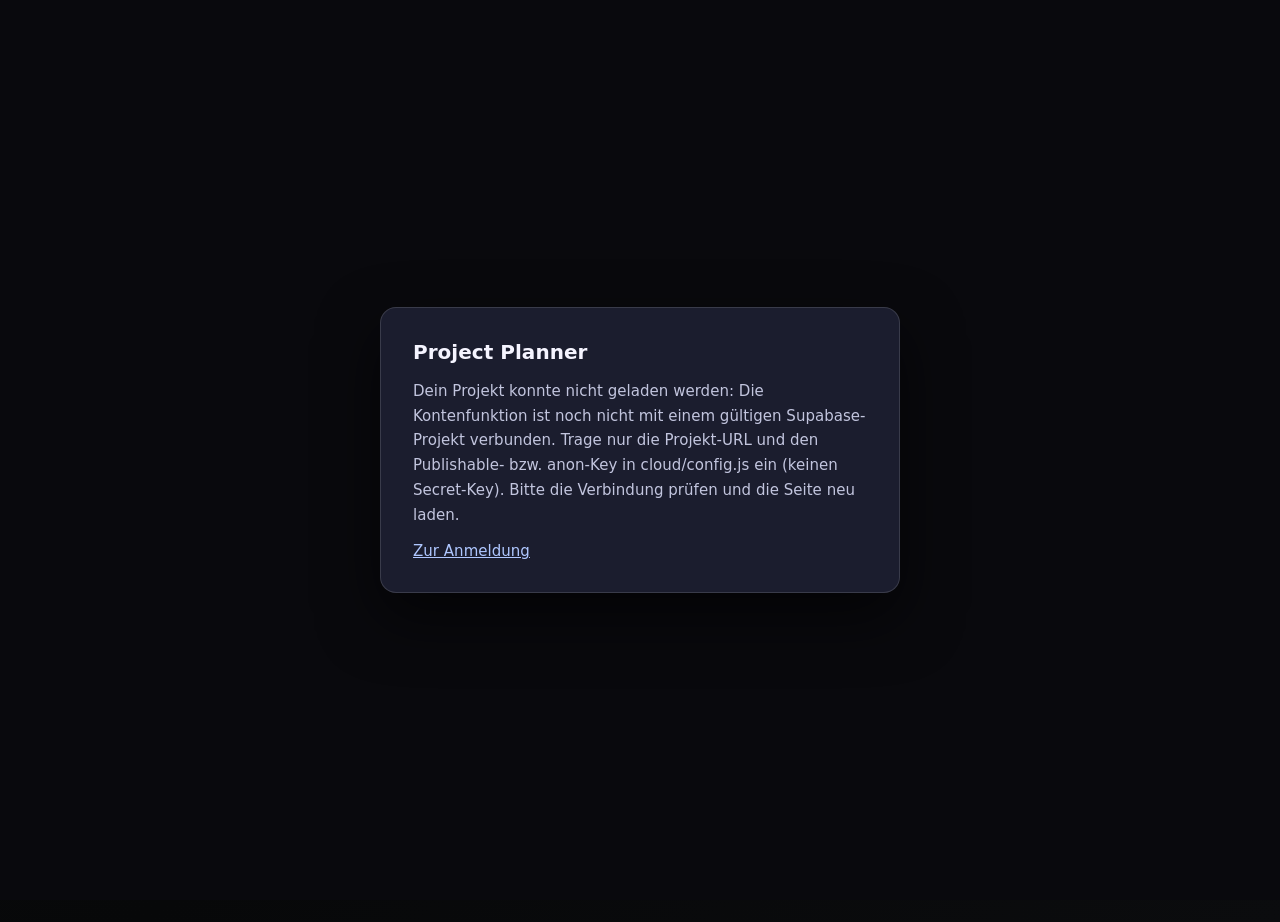
==== docs/planner.html @ d76be7c2 "Add complete Project Planner Web UI, username-only account backend and validation tests" ====
<!doctype html>
<html lang="de"><head><meta charset="utf-8"><meta name="viewport" content="width=device-width,initial-scale=1"><meta name="theme-color" content="#09090d"><title>Project Planner</title><link rel="stylesheet" href="./style.css"><link rel="stylesheet" href="./annotation-layer.css"><script src="./annotation-layer.js" defer></script><script src="./annotation-desktop.js" defer></script><link rel="stylesheet" href="./experience.css"><link rel="stylesheet" href="./orbit.css"><link rel="stylesheet" href="./theme-v26.css"><link rel="stylesheet" href="./quality-v27.css"><link rel="stylesheet" href="./quality-v28.css"><script>window.PlannerCloudReady=new Promise(resolve=>window.__cloudReadyResolve=resolve);</script><script type="module" src="./cloud/runtime.js"></script><script src="./app.js" defer></script><link rel="stylesheet" href="./delete-confirm.css"><script src="./delete-confirm.js" defer></script><link rel="stylesheet" href="./unsaved-guard.css"><script src="./unsaved-guard.js" defer></script><script src="./experience.js" defer></script><script src="./orbit.js" defer></script><script src="./file-context.js" defer></script><script src="./quality-v27.js" defer></script><script src="./quality-v28.js" defer></script><link rel="stylesheet" href="./notification-center.css"><link rel="stylesheet" href="./layout-consistency.css"><script src="./conflict-v31.js" defer></script><script src="./notification-center.js" defer></script><link rel="stylesheet" href="./cloud/web-ui.css"></head>
<body class="cloud-pending"><section id="cloud-gate" class="cloud-gate" role="status"><div class="cloud-gate-card"><strong>Project Planner</strong><p id="cloud-gate-message">Dein Konto und deine Projektdaten werden überprüft …</p><a href="./index.html">Zur Anmeldung</a></div></section><div class="background-grid" aria-hidden="true"></div><div id="app" class="app-frame redesigned-app">
<header class="main-navigation"><div class="brand-row"><div class="brand-mark"><span></span><span></span><span></span></div><div class="brand-name">Project <strong>Planner</strong></div></div><nav id="primary-nav" class="side-links" aria-label="Hauptnavigation"></nav><div class="nav-tools"><button class="search-trigger" data-action="search"><span id="search-symbol"></span><span>Suchen</span><kbd>Ctrl K</kbd></button><button type="button" id="diagnostics-open" class="icon-btn diagnostics-bell" aria-label="Fehlerzentrale öffnen" aria-controls="diagnostics-panel" aria-expanded="false" title="Fehlerzentrale"></button><button type="button" id="trash-open" class="icon-btn trash-open" aria-label="Papierkorb öffnen" title="Papierkorb" data-action="open-trash"><span id="trash-open-icon"></span><span id="trash-badge" class="trash-count" hidden>0</span></button><button class="icon-btn" data-action="open-settings" aria-label="Einstellungen"><span id="settings-icon"></span></button></div><div class="cloud-user-tools"><span id="cloud-email"></span><button type="button" id="cloud-logout" class="btn mini">Abmelden</button></div></header>
<div class="topic-filter-bar"><div id="sidebar-categories" class="category-filters"></div><button class="add-filter" data-action="add-category">+ Projekt</button></div>
<div class="workspace"><div class="topbar"><div id="breadcrumb" class="breadcrumb"></div><button id="top-settings-icon" data-action="open-settings" class="icon-btn top-settings" aria-label="Einstellungen"></button></div><main id="view" tabindex="-1"></main></div>
</div><button id="save-indicator" class="save-indicator" type="button" data-mode="saved" aria-live="polite" title="Speicherstatus">Gespeichert</button><dialog id="modal" class="modal-shell"></dialog><dialog id="search-modal" class="modal-shell search-dialog"><div class="search-modal-head"><span id="search-dialog-symbol"></span><input id="quick-search-input" placeholder="Dateiname, PDF, Bilder, Aufgaben oder Bereiche suchen …" autocomplete="off" aria-label="Suche"><kbd>Esc</kbd></div><div class="search-scope-bar" role="group" aria-label="Suchbereich"><button type="button" data-search-scope="all" class="active" aria-pressed="true">Alle</button><button type="button" data-search-scope="file" aria-pressed="false">Dateien</button><button type="button" data-search-scope="project" aria-pressed="false">Bereiche</button><button type="button" data-search-scope="task" aria-pressed="false">Aufgaben</button><button type="button" data-search-scope="note" aria-pressed="false">Notizen</button><select id="search-file-type" class="field-select" hidden aria-label="Dateityp wählen"><option value="all">Alle Dateitypen</option><option value="pdf">PDF</option><option value="image">Bilder</option><option value="word">Word / Text</option><option value="sheet">Excel / Tabellen</option><option value="media">Audio / Video</option><option value="other">Sonstige</option></select></div><div id="quick-search-results"></div></dialog><div id="toast" class="toast" role="status" aria-live="polite"></div><section id="diagnostics-panel" class="diagnostics-panel" popover="manual" aria-labelledby="diagnostics-title" role="region"><header class="diagnostics-head"><div><h2 id="diagnostics-title">Fehlerzentrale</h2><p id="diagnostics-caption">Lokale Fehlermeldungen</p></div><button type="button" id="diagnostics-close" class="icon-btn" aria-label="Fehlerzentrale schließen" title="Schließen">×</button></header><div class="diagnostics-toolbar"><button class="btn mini" data-diagnostics-action="read">Alle als gelesen</button><button class="btn mini" data-diagnostics-action="clear">Verlauf leeren</button><button class="btn mini" data-diagnostics-action="copy">Diagnose kopieren</button></div><div id="diagnostics-list" class="diagnostics-list" aria-live="off"></div><div class="diagnostics-footer" id="diagnostics-footer">Nur auf diesem Computer gespeichert</div></section>
</body></html>
---- docs/style.css ----
:root{color-scheme:dark;font-family:Inter,"Segoe UI Variable Text","Segoe UI",system-ui,sans-serif;--bg:#07090d;--surface:rgba(25,27,35,.71);--surface-strong:rgba(30,31,40,.94);--line:rgba(234,234,255,.13);--line-hi:rgba(255,255,255,.21);--text:#f6f6fb;--sub:#c5c5d1;--muted:#9091a4;--accent:#bcabf8;--mint:#83dec6;--red:#f08e9a;--amber:#f6c28c;--radius:23px;--shadow:0 23px 60px rgba(0,0,0,.35),inset 0 1px 0 rgba(255,255,255,.12)}
*{box-sizing:border-box}html{scrollbar-color:#343642 transparent;min-width:320px}body{margin:0;background:var(--bg);color:var(--text);min-height:100vh;font-size:14px;letter-spacing:.005em;line-height:1.48}button,input,select,textarea{font:inherit}button{color:inherit;cursor:pointer}button:disabled{opacity:.4;cursor:not-allowed}a{color:inherit}button:focus-visible,a:focus-visible,input:focus-visible,textarea:focus-visible,select:focus-visible,[tabindex]:focus-visible{outline:2px solid #d5caff;outline-offset:3px}::selection{background:#9785d388;color:#fff}.background-grid{position:fixed;inset:0;pointer-events:none;z-index:-1;background:radial-gradient(ellipse 74vw 65vh at 84% -15%,rgba(82,74,136,.27),transparent),radial-gradient(ellipse 55vw 75vh at 14% 115%,rgba(54,91,95,.15),transparent),linear-gradient(155deg,#0a0b11,#090a0e 50%,#06070a)}.background-grid:after{content:"";position:absolute;inset:0;opacity:.16;background-image:linear-gradient(rgba(255,255,255,.035) 1px,transparent 1px),linear-gradient(90deg,rgba(255,255,255,.035) 1px,transparent 1px);background-size:58px 58px;mask-image:radial-gradient(ellipse at center,#000,transparent 83%)}
.app-frame{max-width:2000px;display:grid;grid-template-columns:248px minmax(0,1fr);min-height:100vh;margin:auto}.glass-panel,.glass{background:linear-gradient(148deg,rgba(255,255,255,.085),rgba(255,255,255,.034) 45%,rgba(255,255,255,.018)),var(--surface);border:1px solid var(--line);box-shadow:var(--shadow);backdrop-filter:blur(24px) saturate(1.25);-webkit-backdrop-filter:blur(24px) saturate(1.25)}.sidebar{position:sticky;top:0;height:100vh;display:flex;flex-direction:column;overflow:auto;border-radius:0;border-top:0;border-bottom:0;border-left:0;background:linear-gradient(160deg,rgba(26,27,36,.88),rgba(13,14,20,.96));box-shadow:inset -1px 0 rgba(255,255,255,.07)}.brand-row{display:flex;align-items:center;gap:12px;padding:35px 22px 40px}.brand-mark{width:35px;height:35px;position:relative;transform:rotate(-16deg);filter:drop-shadow(0 6px 14px #b8a2fb55)}.brand-mark span{position:absolute;display:block;width:19px;height:19px;border:1px solid #fff8;transform:rotate(45deg);border-radius:5px;background:linear-gradient(145deg,#bca9f8,#7777c4);top:8px;left:8px;box-shadow:inset 0 2px 3px #ffffff66}.brand-mark span:nth-child(2){top:4px;left:12px;opacity:.56}.brand-mark span:nth-child(3){top:12px;left:4px;opacity:.55}.brand-name{font-size:16px;white-space:nowrap;letter-spacing:-.045em}.brand-name strong,.mobile-brand strong{font-weight:730}.sidebar-section{padding:0 13px}.side-item,.sidebar-option{width:100%;border:1px solid transparent;background:transparent;border-radius:12px;min-height:43px;color:#c5c6d1;display:flex;align-items:center;gap:12px;text-align:left;padding:9px 13px;margin:3px 0;transition:background .15s,border .15s,color .15s}.side-item svg,.sidebar-option svg{width:18px;height:18px;flex-shrink:0;opacity:.87}.side-item:hover,.sidebar-option:hover{background:#ffffff09;color:#fff}.side-item.active{background:linear-gradient(105deg,#a998f524,#9a9af50a);color:white;border-color:#b4a1fc26;box-shadow:inset 3px 0 0 #baa8fe}.side-item span.label{flex:1;overflow:hidden;text-overflow:ellipsis;white-space:nowrap}.side-count{font-size:11px;color:#8e90a1;font-variant-numeric:tabular-nums}.sidebar-heading{display:flex;justify-content:space-between;align-items:center;font-size:10px;color:#84869a;font-weight:750;letter-spacing:.18em;margin:28px 13px 12px}.category-section{overflow:auto;min-height:80px}.side-category{margin-bottom:3px}.cat-dot{display:inline-flex;width:22px;height:22px;align-items:center;justify-content:center;border-radius:7px;background:color-mix(in srgb,var(--cat) 16%,transparent);color:var(--cat);flex-shrink:0}.cat-dot svg{width:14px;height:14px}.drag-handle{cursor:grab;opacity:.45;user-select:none;font-size:15px;letter-spacing:-3px}.side-category .drag-handle{margin-left:auto}.sidebar-bottom{margin-top:auto;padding:20px 13px 22px;border-top:1px solid #ffffff10}.privacy-line{margin:16px 13px 0;color:#787d90;font-size:11px;display:flex;gap:8px;align-items:center}.online-dot{width:7px;height:7px;background:#88d6b6;border-radius:50%;box-shadow:0 0 13px #88d6b655}
.workspace{min-width:0}.topbar{height:84px;border-bottom:1px solid #ffffff12;display:flex;align-items:center;justify-content:space-between;gap:16px;padding:0 clamp(20px,3.8vw,56px);backdrop-filter:blur(12px);position:sticky;top:0;z-index:20;background:rgba(9,9,14,.52)}.breadcrumb{color:var(--muted);font-size:12px;display:flex;align-items:center;gap:10px;letter-spacing:.025em}.breadcrumb strong{color:#deddea;font-weight:550}.top-actions{display:flex;align-items:center;gap:10px}.search-trigger{display:flex;align-items:center;gap:10px;height:38px;color:#a9a7b6;border:1px solid #ffffff1c;border-radius:11px;background:#ffffff07;padding:0 10px;font-size:12px}.search-trigger:hover,.icon-btn:hover{border-color:#ffffff45;background:#ffffff0e}.search-trigger svg{width:16px;height:16px}.search-trigger kbd,.search-dialog kbd{margin-left:22px;color:#77788b;border:1px solid #ffffff1b;border-radius:5px;padding:2px 5px;font:10px system-ui}.icon-btn{display:grid;place-items:center;background:#ffffff08;border:1px solid #ffffff1a;border-radius:11px;min-width:37px;height:37px}.icon-btn svg{width:17px;height:17px}.icon-btn.small{min-width:25px;height:25px;background:transparent;border:none;color:#b4a8ca}.mobile-brand{display:none}.top-settings{display:none}
#view{padding:36px clamp(20px,3.8vw,56px) 90px;margin:0 auto;max-width:1540px}.page-heading{display:flex;align-items:flex-end;justify-content:space-between;gap:20px;margin-bottom:27px}.eyebrow{color:#a596d0;font-weight:700;font-size:10px;letter-spacing:.21em;text-transform:uppercase;margin:0 0 11px}.page-heading h1,.page-title{font-size:clamp(31px,3.4vw,48px);margin:0;font-weight:600;letter-spacing:-.063em;line-height:1.13}.page-heading p.lede,.lede{color:#a4a4b3;max-width:660px;margin:12px 0 0;font-size:13px}.heading-actions{display:flex;align-items:center;gap:9px;flex-wrap:wrap}.btn{display:inline-flex;align-items:center;gap:8px;justify-content:center;border-radius:11px;min-height:39px;padding:0 14px;font-weight:600;font-size:12px;border:1px solid #ffffff26;background:#ffffff0c;transition:transform .15s,background .15s,border .15s}.btn:hover{transform:translateY(-1px);background:#ffffff14;border-color:#ffffff46}.btn svg{width:16px;height:16px}.btn.primary{background:linear-gradient(128deg,#d0bafb,#a395e0);color:#171322;border-color:#f2e5ff50;box-shadow:0 9px 24px #af93e929}.btn.primary:hover{background:linear-gradient(128deg,#dcc9ff,#b9a7ed)}.btn.ghost{background:transparent}.btn.danger{color:#ffacb6;border-color:#e56f853e}.btn.mini{height:30px;min-height:30px;padding:0 10px;font-size:11px}.btn.full{width:100%}.muted{color:var(--muted)}.tiny{font-size:11px}.text-link{background:none;border:none;color:#b9a8f4;padding:0;text-decoration:none}.text-link:hover{color:#e2d4ff;text-decoration:underline}.inline-icon{width:15px;height:15px;vertical-align:-3px;flex-shrink:0}.empty{padding:30px 20px;text-align:center;border:1px dashed #ffffff1d;background:rgba(255,255,255,.019);border-radius:16px;color:#9394a4}.empty strong{display:block;color:#d4d3de;font-size:13px;margin-bottom:6px}.empty .btn{margin-top:17px}.surface-title{display:flex;align-items:center;justify-content:space-between;gap:10px;padding:1px 0 18px}.surface-title h2{margin:0;font-size:15px;font-weight:600;letter-spacing:-.027em}.surface-title small{color:var(--muted);font-size:11px}.surface-body{min-width:0}.widget-grid{display:grid;grid-template-columns:repeat(2,minmax(0,1fr));gap:18px;align-items:stretch}.widget{border-radius:23px;min-width:0;padding:23px 24px 22px;position:relative;overflow:hidden;min-height:252px}.widget.wide{grid-column:span 2}.widget:before{content:"";pointer-events:none;position:absolute;top:0;right:0;left:0;height:1px;background:linear-gradient(90deg,transparent,#ffffff66,transparent);opacity:.5}.widget-controls{display:flex;align-items:center;gap:5px;opacity:.55}.widget:hover .widget-controls{opacity:1}.handle-btn{border:none;background:none;color:#8a8b9d;font-size:15px;cursor:grab;padding:2px 8px}.widget-stat{display:flex;justify-content:space-between;align-items:center;gap:18px}.stat-ring{--p:0%;width:128px;height:128px;flex:none;border-radius:50%;background:conic-gradient(#bdaaf8 var(--p),#ffffff12 var(--p));display:grid;place-items:center;box-shadow:0 0 50px #aa92f414;position:relative}.stat-ring:before{content:"";position:absolute;inset:13px;border-radius:50%;background:#171820;border:1px solid #ffffff15}.stat-ring b{z-index:1;font-size:22px;font-weight:550;letter-spacing:-.07em}.stat-values{flex:1;display:grid;gap:12px}.stat-value{display:flex;align-items:center;justify-content:space-between;color:#acaaba;gap:12px;border-bottom:1px solid #ffffff0c;padding-bottom:8px;font-size:12px}.stat-value strong{color:#ededf7;font-size:14px;font-variant-numeric:tabular-nums}.project-grid{display:grid;grid-template-columns:repeat(auto-fit,minmax(215px,1fr));gap:13px}.project-card{position:relative;isolation:isolate;border:1px solid #ffffff20;background:linear-gradient(135deg,color-mix(in srgb,var(--cat) 12%,#1d1d27),#15151be8 75%);border-radius:18px;padding:19px 18px;min-height:167px;transition:transform .2s,box-shadow .2s,border .2s;overflow:hidden;cursor:pointer;text-align:left;display:flex;flex-direction:column;align-items:stretch;width:100%}.project-card:hover{transform:translateY(-4px) rotateX(2deg);box-shadow:0 16px 35px #0008;border-color:color-mix(in srgb,var(--cat) 65%,white)}.project-card:after{content:"";width:94px;height:94px;border:1px solid color-mix(in srgb,var(--cat) 40%,transparent);border-radius:27px;position:absolute;right:-27px;top:-37px;transform:rotate(32deg);box-shadow:inset 0 0 40px color-mix(in srgb,var(--cat) 14%,transparent);z-index:-1}.project-card .project-icon{width:37px;height:37px;border:1px solid color-mix(in srgb,var(--cat) 40%,transparent);background:color-mix(in srgb,var(--cat) 19%,transparent);color:var(--cat);display:grid;place-items:center;border-radius:12px;margin-bottom:17px}.project-card .project-icon svg{width:19px;height:19px}.project-card strong{font-size:14px;font-weight:620;line-height:1.25}.project-card small{display:block;color:#aaa9b8;margin-top:5px;white-space:nowrap;overflow:hidden;text-overflow:ellipsis}.progress-track{height:5px;background:#ffffff17;border-radius:20px;overflow:hidden;margin-top:14px}.progress-track>span{display:block;background:var(--cat,#bdaaf8);height:100%;border-radius:20px}.quick-task,.due-row,.file-row,.list-task{display:flex;align-items:center;gap:12px;border-bottom:1px solid #ffffff10;padding:11px 0;min-width:0}.quick-task:last-child,.due-row:last-child,.file-row:last-child,.list-task:last-child{border-bottom:none}.quick-task .task-main,.list-task .task-main,.file-row .file-main{flex:1;min-width:0}.quick-task .task-main strong,.list-task .task-main strong,.file-row strong{display:block;font-size:12.5px;font-weight:570;overflow:hidden;text-overflow:ellipsis;white-space:nowrap}.quick-task small,.list-task small,.file-row small{display:block;color:#8d91a2;font-size:11px;margin-top:3px;overflow:hidden;text-overflow:ellipsis;white-space:nowrap}.status-mark{width:22px;height:22px;border-radius:8px;border:1px solid color-mix(in srgb,var(--status) 55%,transparent);background:color-mix(in srgb,var(--status) 14%,transparent);display:grid;place-items:center;color:var(--status);flex-shrink:0}.status-mark svg{width:12px;height:12px}.row-open{background:transparent;border:0;color:#8e8ca3;padding:6px}.row-open:hover{color:white}.row-open svg{width:16px;height:16px}.tag{display:inline-flex;align-items:center;gap:5px;border:1px solid #ffffff19;border-radius:8px;padding:4px 7px;color:#b5b3c0;background:#ffffff07;font-size:10px;white-space:nowrap}.tag.color{color:var(--cat);border-color:color-mix(in srgb,var(--cat) 35%,transparent);background:color-mix(in srgb,var(--cat) 12%,transparent)}.tag.warn{color:#f2c090;background:#f2c09013;border-color:#f2c09035}.cat-tiles{display:grid;grid-template-columns:repeat(auto-fit,minmax(160px,1fr));gap:10px}.cat-tile{display:flex;align-items:center;gap:12px;border:1px solid #ffffff14;background:#ffffff08;border-radius:14px;padding:13px;text-align:left}.cat-tile:hover{background:#ffffff12}.cat-tile strong{font-size:12px;font-weight:600}.cat-tile small{color:#9191a2;font-size:11px;display:block}.cat-tile .cat-dot{width:35px;height:35px;border-radius:11px}.cat-tile .cat-dot svg{width:19px;height:19px}.hero-strip{min-height:149px;border-radius:24px;position:relative;margin-bottom:26px;display:flex;align-items:center;justify-content:space-between;padding:24px 30px;overflow:hidden;background:linear-gradient(110deg,rgba(44,38,66,.63),rgba(20,21,28,.84) 48%,rgba(28,33,36,.5));border:1px solid #b4a5f02c;box-shadow:0 18px 40px #0003,inset 0 1px 0 #ffffff24}.hero-strip strong{font-size:19px;font-weight:570;letter-spacing:-.045em;display:block}.hero-strip .hero-meta{display:flex;gap:19px;color:#b2b0c2;font-size:11px;margin-top:15px}.hero-meta b{color:#f4f2fa}.orb-scene{position:absolute;right:50px;top:12px;width:180px;height:130px;perspective:400px;pointer-events:none}.orb-scene .orb{position:absolute;left:45px;top:6px;width:105px;height:105px;border-radius:34%;transform:rotateX(54deg) rotateZ(45deg);background:linear-gradient(135deg,#e5d5ff90,#7361a841 42%,#25213352);border:1px solid #e5daff7d;box-shadow:17px 22px 45px #9d83fa1c,inset 5px 5px 14px #e7cefc65,inset -14px -15px 20px #25202b99;animation:orb-float 8s ease-in-out infinite}.orb-scene .orb.orb-back{top:25px;left:68px;width:82px;height:82px;border-radius:31%;opacity:.57;transform:rotateX(54deg) rotateZ(25deg);background:linear-gradient(135deg,#c1e6df99,#7770a544,#131420)}@keyframes orb-float{0%,100%{translate:0 0}50%{translate:0 -9px}}
.toolbar{display:flex;align-items:center;justify-content:space-between;gap:14px;margin:0 0 17px;flex-wrap:wrap}.toolbar-left,.toolbar-right{display:flex;align-items:center;gap:9px;flex-wrap:wrap}.field-select,.text-field,.textarea{color:#edeef7;background:#191920;border:1px solid #ffffff22;border-radius:11px;padding:10px 12px;width:100%;min-width:0;outline:none}.field-select:focus,.text-field:focus,.textarea:focus{border-color:#b5a2fb88;box-shadow:0 0 0 3px #b6a3fb15}.field-select{max-width:250px;cursor:pointer}.toolbar .field-select{width:220px}.filter-input{min-width:180px;max-width:270px}.segmented{display:flex;align-items:center;border-radius:11px;background:#ffffff07;border:1px solid #ffffff16;padding:3px;gap:1px}.segmented button{background:transparent;border:0;color:#aaa9b8;border-radius:8px;padding:7px 11px;font-size:11px}.segmented button.active{background:#b8a0f126;color:#f6efff}.task-table{border-radius:20px;padding:5px 22px}.task-table-head{display:grid;grid-template-columns:minmax(230px,1.6fr) 135px 135px 90px 115px 34px;gap:9px;padding:14px 0;color:#858799;text-transform:uppercase;font-size:10px;letter-spacing:.14em;border-bottom:1px solid #ffffff1c}.task-table-row{display:grid;grid-template-columns:minmax(230px,1.6fr) 135px 135px 90px 115px 34px;gap:9px;min-height:66px;align-items:center;border-bottom:1px solid #ffffff10}.task-table-row:last-child{border:0}.task-table-row>*{min-width:0}.task-title-cell{display:flex;align-items:center;gap:10px;min-width:0}.task-title-cell .task-name{overflow:hidden;text-overflow:ellipsis;white-space:nowrap}.task-title-cell .task-name strong{display:block;font-size:12.5px;font-weight:550}.task-title-cell .task-name small{display:block;font-size:10.5px;color:#8c8a9a}.task-table-row .field-select{font-size:11px;padding:7px;max-width:none;background:transparent}.task-table-row .field-select option{background:#17171e}.kanban{display:grid;grid-template-columns:repeat(3,minmax(220px,1fr));gap:15px;align-items:start;overflow-x:auto;padding-bottom:20px}.kanban-col{min-height:230px;border-radius:19px;padding:17px;background:linear-gradient(160deg,#ffffff09,#ffffff03);border:1px solid #ffffff17}.kanban-col.drag-over,.stage-card.drag-over{outline:2px dashed #c2aeff;outline-offset:-4px}.kanban-head{display:flex;justify-content:space-between;gap:10px;align-items:center;margin-bottom:15px}.kanban-head strong{font-size:12px;font-weight:620}.kanban-item{padding:15px;border-radius:14px;margin-bottom:10px;min-width:0;background:linear-gradient(135deg,rgba(49,47,62,.78),rgba(23,25,32,.96));border:1px solid #ffffff1c;box-shadow:0 8px 18px #0002;cursor:grab}.kanban-item:hover{border-color:#ffffff45}.kanban-item strong{display:block;font-weight:580;font-size:12px}.kanban-item small{display:block;color:#9394a6;font-size:10px;margin-top:7px}.kanban-item .tags{margin-top:12px;display:flex;gap:5px;flex-wrap:wrap}
.roadmap-scene{position:relative;padding:20px 0 30px;perspective:1200px}.roadmap-scene:before{content:"";position:absolute;left:22px;top:20px;bottom:36px;width:2px;background:linear-gradient(180deg,#bcabf8,#7ac7bb85,transparent);box-shadow:0 0 15px #baabf644}.stage-card{margin:0 0 16px 47px;border-radius:22px;padding:22px 25px 18px;position:relative;transition:transform .18s,border-color .18s;transform-style:preserve-3d}.stage-card:before{content:"";position:absolute;left:-34px;top:39px;width:10px;height:10px;border:3px solid #bdaaf8;border-radius:50%;background:#11111b;box-shadow:0 0 16px #bdaaf859}.stage-card:hover{transform:translateY(-2px) rotateX(.5deg)}.stage-top{display:flex;align-items:flex-start;justify-content:space-between;gap:18px}.stage-index{color:#bbaaef;font-size:10px;font-weight:700;letter-spacing:.12em;margin:0 0 8px}.stage-top h3{margin:0;font-size:17px;font-weight:600;letter-spacing:-.034em}.stage-top p{margin:6px 0 0;color:#9999a9;font-size:12px}.stage-actions{display:flex;gap:5px;align-items:center}.stage-progress{margin:19px 0 5px;display:flex;align-items:center;gap:14px}.stage-progress .progress-track{margin:0;flex:1}.stage-progress small{font-size:10px;color:#9d9dae;white-space:nowrap}.stage-task-row{display:flex;justify-content:space-between;align-items:center;gap:10px;min-height:40px;border-top:1px solid #ffffff10;padding:9px 0}.stage-task-row button{background:none;border:0;text-align:left;color:#d6d6df;font-size:12px;padding:0}.stage-task-row button:hover{color:#fff}.stage-task-row .tag{flex-shrink:0}.stage-tasks{padding-top:12px}.stage-footer{display:flex;justify-content:space-between;align-items:center;gap:10px;margin-top:9px}.category-editor,.status-editor{display:grid;gap:10px}.edit-row{display:flex;align-items:center;gap:10px;background:#ffffff07;border:1px solid #ffffff18;padding:13px;border-radius:13px}.edit-row .grow{flex:1;min-width:0}.edit-row strong{display:block;font-size:12px;font-weight:600}.edit-row small{display:block;font-size:11px;color:#9696a5;margin-top:3px}.edit-row .btn{flex-shrink:0}.option-grid{display:grid;grid-template-columns:repeat(6,1fr);gap:8px}.icon-choice{height:47px;background:#ffffff08;border:1px solid #ffffff1a;border-radius:12px;display:grid;place-items:center}.icon-choice svg{height:20px;width:20px}.icon-choice.active{border-color:#c3b2fe;background:#bdaaf82a;color:#dacdff}.color-row{display:flex;align-items:center;gap:9px;flex-wrap:wrap}.color-swatch{height:29px;width:29px;border-radius:9px;border:2px solid #ffffff30;background:var(--swatch);padding:0}.color-swatch.active{outline:2px solid #ffffffb5;outline-offset:2px}.custom-color{height:34px;width:47px;border:0;background:transparent;padding:0;cursor:pointer}.modal-shell{width:min(96vw,590px);max-height:min(90vh,920px);color:var(--text);background:linear-gradient(147deg,#2b2a34,#181920 43%,#14151b);border:1px solid #ffffff35;border-radius:25px;box-shadow:0 30px 100px #000c,inset 0 1px #ffffff29;padding:0;overflow:auto}.modal-shell::backdrop{background:rgba(1,2,6,.79);backdrop-filter:blur(8px)}.modal-head{display:flex;align-items:flex-start;justify-content:space-between;gap:18px;padding:25px 27px 18px;border-bottom:1px solid #ffffff13}.modal-head h2{font-size:21px;font-weight:600;letter-spacing:-.045em;margin:0}.modal-head p{font-size:12px;color:#9c9eac;margin:5px 0 0}.modal-content{padding:23px 27px 26px}.form-field{display:block;margin-bottom:18px}.form-field>span,.field-label{display:block;color:#adaebc;font-weight:600;font-size:11px;margin-bottom:8px}.form-field .text-field{width:100%}.form-two{display:grid;grid-template-columns:1fr 1fr;gap:13px}.textarea{min-height:112px;resize:vertical}.modal-footer{display:flex;justify-content:space-between;align-items:center;gap:11px;flex-wrap:wrap;border-top:1px solid #ffffff17;padding-top:20px;margin-top:16px}.modal-footer .right{display:flex;gap:9px;margin-left:auto}.help{color:#88899b;font-size:11px;margin:8px 0}.dialog-section{margin-top:23px;padding-top:20px;border-top:1px solid #ffffff15}.dialog-section h3{font-size:13px;margin:0 0 12px;font-weight:600}.attach-drop{border:1px dashed #ffffff40;border-radius:14px;padding:18px;display:flex;gap:12px;align-items:center;justify-content:center;color:#aba9b9;background:#ffffff04;cursor:pointer;min-height:73px;font-size:12px}.attach-drop:hover,.attach-drop.is-over{border-color:#c8b4fe;background:#bdaaf80d}.attach-drop input{display:none}.attach-drop svg{width:22px;height:22px;color:#c0b1ee}.file-mini{display:flex;align-items:center;gap:9px;border:1px solid #ffffff13;padding:9px 11px;border-radius:10px;margin:7px 0}.file-mini strong{font-size:11px;font-weight:520;flex:1;min-width:0;overflow:hidden;text-overflow:ellipsis;white-space:nowrap}.file-mini small{color:#9698ab}.file-mini svg{width:16px;height:16px}.subtask-row{display:flex;align-items:center;gap:8px;border-bottom:1px solid #ffffff10;padding:7px 0}.subtask-row input[type=checkbox]{accent-color:#bba4f8}.subtask-row span{flex:1;color:#d8d6e0;font-size:12px}.subtask-row button{background:none;border:none;color:#aaa;font-size:18px}.subtask-add{display:flex;gap:7px;margin-top:10px}.subtask-add input{flex:1}.settings-layout{display:grid;grid-template-columns:repeat(2,minmax(0,1fr));gap:16px}.settings-panel{padding:22px;border-radius:20px;min-height:150px}.settings-panel h2{font-size:15px;font-weight:600;margin:0 0 9px}.settings-panel p{color:#9696a6;font-size:12px;margin:0 0 15px}.settings-panel .btn{margin-top:8px}.setting-toggle{display:flex;align-items:center;gap:11px;margin:13px 0;font-size:12px}.setting-toggle input{accent-color:#bfaeff;width:17px;height:17px}.widget-config{display:grid;gap:8px}.widget-config .edit-row{padding:10px 11px}.widget-config input{accent-color:#bfaeff}.file-grid{border-radius:20px;padding:10px 20px}.file-row .file-icon{display:grid;place-items:center;width:36px;height:40px;flex-shrink:0;background:#a89df019;border:1px solid #bdaaf83a;border-radius:10px;color:#d0bfff}.file-row .file-icon svg{width:20px;height:20px}.file-row .file-actions{display:flex;gap:7px}.file-row .file-actions .btn{padding:0 9px}.search-dialog{width:min(94vw,620px);overflow:hidden;top:-15vh}.search-modal-head{display:flex;align-items:center;gap:12px;padding:20px;border-bottom:1px solid #ffffff17}.search-modal-head svg{width:19px;height:19px;color:#b5a4ee}.search-modal-head input{background:none;border:0;outline:none;color:white;font-size:15px;flex:1;min-width:0}.search-modal-head kbd{margin:0}.search-results{padding:12px;max-height:450px;overflow:auto}.search-hit{width:100%;border:1px solid transparent;background:transparent;border-radius:12px;padding:12px 14px;display:flex;align-items:center;gap:12px;text-align:left}.search-hit:hover{background:#ffffff12;border-color:#ffffff14}.search-hit .search-text{flex:1;min-width:0}.search-hit strong{display:block;font-size:12px}.search-hit small{display:block;font-size:10px;color:#9d9dae}.toast{position:fixed;bottom:27px;right:28px;background:#23232c;border:1px solid #ffffff2a;box-shadow:0 14px 50px #0008;border-radius:12px;padding:12px 16px;color:#e8e8f1;z-index:2000;font-size:12px;opacity:0;transform:translateY(10px);pointer-events:none;transition:opacity .22s,transform .22s}.toast.show{opacity:1;transform:translateY(0)}.data-note{font-size:11px;color:#8b8c9e;margin-top:18px}.dragging{opacity:.4}.drag-over{outline:1px dashed #c2aeff;outline-offset:-2px}.warning{color:#ffabb5}.hidden{display:none!important}
@media(max-width:1100px){.app-frame{grid-template-columns:210px minmax(0,1fr)}.brand-row{padding:27px 18px 30px}.brand-name{font-size:14px}.task-table-head,.task-table-row{grid-template-columns:minmax(190px,1fr) 122px 92px 34px}.task-table-head>*:nth-child(3),.task-table-row>*:nth-child(3),.task-table-head>*:nth-child(5),.task-table-row>*:nth-child(5){display:none}.kanban{grid-template-columns:repeat(3,minmax(200px,1fr))}.orb-scene{right:20px}}
@media(max-width:800px){.app-frame{display:block;padding-bottom:61px}.sidebar{position:fixed;top:auto;bottom:0;height:64px;width:100%;z-index:50;border-radius:0;overflow:visible;border-top:1px solid #ffffff25;background:rgba(18,18,26,.97);box-shadow:0 -10px 40px #0005}.brand-row,.sidebar-heading,.category-section,.sidebar-bottom{display:none}.side-links{height:100%;padding:4px;display:flex;justify-content:space-around}.side-links .side-item{flex:1;flex-direction:column;justify-content:center;gap:1px;padding:3px 0;min-height:0;margin:0;font-size:10px;text-align:center;border:none}.side-item span.label{flex:0}.side-count{display:none}.side-item.active{box-shadow:none;background:#b8a1f019}.topbar{height:63px;padding:0 20px}.mobile-brand{display:block;font-size:15px;letter-spacing:-.05em}.breadcrumb{display:none}.top-settings{display:grid}.search-trigger span:not(:first-child),.search-trigger kbd{display:none}.search-trigger{min-width:39px;height:39px}.workspace{width:100%}#view{padding:25px 17px 90px}.page-heading h1{font-size:34px}.page-heading{align-items:flex-start}.hero-strip{padding:20px}.orb-scene{opacity:.5;right:-30px}.widget{padding:19px}.widget-grid{gap:13px}.widget.wide{grid-column:span 2}.settings-layout{grid-template-columns:1fr 1fr}}
@media(max-width:580px){.page-heading{display:block}.heading-actions{margin-top:20px}.widget-grid{grid-template-columns:minmax(0,1fr)}.widget.wide{grid-column:span 1}.widget{min-height:0}.hero-strip{min-height:125px}.orb-scene{transform:scale(.7);transform-origin:right center;opacity:.35}.stat-ring{width:102px;height:102px}.stat-ring:before{inset:10px}.widget-stat{gap:13px}.settings-layout{grid-template-columns:1fr}.form-two{grid-template-columns:1fr}.task-table{padding:5px 12px}.task-table-head,.task-table-row{grid-template-columns:minmax(140px,1fr) 100px 28px;gap:7px}.task-table-head>*:nth-child(4),.task-table-row>*:nth-child(4){display:none}.task-table-row .field-select{font-size:10px}.task-table-head>*:nth-child(6){display:block}.task-table-row>*:nth-child(6){display:block}.task-table-row .task-name small{max-width:130px;overflow:hidden;text-overflow:ellipsis}.kanban{grid-template-columns:repeat(3,minmax(235px,1fr))}.stage-card{margin-left:28px;padding:16px}.roadmap-scene:before{left:10px}.stage-card:before{left:-25px}.stage-top{gap:7px}.stage-top h3{font-size:15px}.modal-head{padding:20px}.modal-content{padding:19px}.file-row{flex-wrap:wrap}.file-actions{width:100%;justify-content:flex-end}.option-grid{grid-template-columns:repeat(5,1fr)}}
body.compact .widget{padding:15px 17px;min-height:150px}body.compact .task-table-row{min-height:46px}body.compact .stage-card{padding:14px 18px}body.reduce-motion *,body.reduce-motion *:before,body.reduce-motion *:after{animation:none!important;transition:none!important;scroll-behavior:auto!important}@media(prefers-reduced-motion:reduce){*,*:before,*:after{animation:none!important;transition:none!important;scroll-behavior:auto!important}}
---- docs/annotation-layer.css ----
/* Non-destructive document annotation; kept independent from the 3D hub. */
.pp-overlay-dialog{position:fixed;inset:0;width:100%;height:100%;max-width:none;max-height:none;margin:0;border:none;background:#101019;color:#f6f4fb;padding:clamp(12px,2vw,24px);overflow-y:auto;z-index:5000}
.pp-overlay-dialog::backdrop{background:#000d}
.pp-overlay-top{display:flex;justify-content:space-between;align-items:center;gap:15px;margin-bottom:12px}.pp-overlay-top div{display:flex;flex-direction:column;min-width:0}.pp-overlay-top small{letter-spacing:.12em;color:#bba9f1;font-size:10px}.pp-overlay-top strong{font-size:clamp(16px,2vw,24px);overflow-wrap:anywhere}
.pp-overlay-tools{display:flex;align-items:center;flex-wrap:wrap;gap:8px;margin-bottom:12px}.pp-overlay-tools button,.pp-overlay-top button{min-height:42px;padding:8px 13px;border-radius:9px;border:1px solid #ffffff49;background:#2c2838;color:#fff;cursor:pointer}.pp-overlay-tools button[aria-pressed="true"]{background:#65538b;border-color:#c5acf5}
.pp-overlay-tools label{display:inline-flex;gap:7px;align-items:center;min-height:42px}.pp-overlay-tools input[type="range"]{width:90px}.pp-overlay-feedback{font-size:12px;color:#c9bddf;min-height:20px}
.pp-overlay-scroll{display:flex;justify-content:center;align-items:start;overflow:auto;max-height:65vh;padding:12px;background:#1d1b26;border-radius:12px;overscroll-behavior:contain}
.pp-overlay-sheet{position:relative;display:block;width:min(100%,1000px);height:auto;flex-shrink:0;background:white;box-shadow:0 8px 32px #0008;overflow:hidden}
.pp-overlay-sheet img{display:block;width:100%;height:100%;position:absolute;inset:0;object-fit:fill;pointer-events:none;user-select:none}
.pp-overlay-sheet canvas{position:absolute;inset:0;width:100%;height:100%;display:block;touch-action:none;cursor:crosshair}
.pp-overlay-help{font-size:12px;color:#adaabb;line-height:1.5}
@media (max-width:600px){.pp-overlay-dialog{padding:max(10px,env(safe-area-inset-top)) 10px max(10px,env(safe-area-inset-bottom))}.pp-overlay-scroll{max-height:58vh}.pp-overlay-tools button{font-size:12px}}
---- docs/experience.css ----
/* Project Planner spatial edition · glass layers / variable-width horizontal rail */
:root{--bg:#09090e;--surface:rgba(20,20,29,.82);--line:rgba(239,235,255,.13);--text:#f6f4fb;--muted:#9fa0b0}
body{background:radial-gradient(ellipse 42% 55% at 0% 35%,rgba(79,54,105,.09),transparent),#08080c}
.background-grid{background:radial-gradient(ellipse 43% 42% at 12% 45%,rgba(70,38,97,.12),transparent),radial-gradient(ellipse 55% 40% at 100% 95%,rgba(47,55,99,.10),transparent),#09090e}
.background-grid:after{opacity:.08}
.app-frame.redesigned-app{display:block;width:100%;max-width:none;min-height:100vh}
.main-navigation{height:76px;padding:0 clamp(24px,4.8vw,80px);display:flex;align-items:center;gap:42px;border-bottom:1px solid #ffffff15;background:linear-gradient(180deg,rgba(24,21,30,.94),rgba(12,12,17,.94));position:relative;z-index:30}
.main-navigation .brand-row{display:flex;padding:0;margin:0;gap:13px;flex:none}
.main-navigation .brand-name{font-size:18px;letter-spacing:-.05em}
.main-navigation .brand-mark{width:28px;height:28px;transform:scale(.8) rotate(-14deg)}
.main-navigation #primary-nav{display:flex;align-items:center;gap:10px;flex:1;min-width:0}
.main-navigation .side-item{min-height:42px;margin:0;padding:10px 15px;width:auto;border-radius:10px;white-space:nowrap;font-weight:600;font-size:12px;letter-spacing:.015em}
.main-navigation .side-item.active{box-shadow:inset 0 -2px 0 #bbabff;background:rgba(183,164,246,.08);color:#f5edff}
.main-navigation .side-item svg{width:16px;height:16px;opacity:.82}
.main-navigation .nav-tools{display:flex;align-items:center;gap:11px}
.main-navigation .nav-tools .search-trigger{height:40px}
.main-navigation .nav-tools .search-trigger kbd{margin-left:14px}
.topic-filter-bar{display:flex;align-items:center;gap:10px;padding:11px clamp(24px,4.8vw,80px);border-bottom:1px solid #ffffff0b;background:#111016aa;min-height:58px}
.category-filters{display:flex;align-items:center;gap:7px;max-width:100%;overflow-x:auto;scrollbar-width:thin}
.topic-filter-bar .side-item{display:flex;width:auto;white-space:nowrap;min-height:32px;margin:0;padding:5px 12px;border-radius:28px;background:#ffffff06;color:#aaa8b8;font-size:11px;border:1px solid #ffffff12}
.topic-filter-bar .side-item.active{background:#b6a5fb1b;border:1px solid #c2acff56;box-shadow:none;color:#e0d6ff}
.topic-filter-bar .cat-dot{width:18px;height:18px}
.topic-filter-bar .cat-dot svg{width:12px;height:12px}
.topic-filter-bar .add-filter{flex:none;margin-left:auto;background:none;border:1px dashed #ffffff32;color:#a5a1b2;border-radius:20px;padding:7px 11px;font-size:11px}
.topic-filter-bar .add-filter:hover{border-color:#b2a0ee;color:white}
.workspace{width:100%;min-width:0}.workspace>.topbar{position:relative;height:52px;background:transparent;border:0;padding:0 clamp(24px,4.8vw,80px);backdrop-filter:none;display:flex;align-items:flex-end}
.workspace>.topbar .breadcrumb{font-size:10px;color:#777585;letter-spacing:.075em}.workspace>.topbar .breadcrumb strong{font-weight:500;color:#9a98a8}.workspace>.topbar .breadcrumb svg{width:12px;height:12px}
#view{max-width:none;margin:0;padding:15px clamp(24px,4.8vw,80px) 80px;overflow:hidden;min-height:calc(100vh - 196px)}
.page-heading{align-items:end;margin-bottom:24px}.page-heading h1{font-size:clamp(28px,3.1vw,45px);font-weight:750;letter-spacing:-.052em}.eyebrow{font-size:10px;color:#a4a1b6;letter-spacing:.17em;margin-bottom:10px}
.page-heading .heading-actions{gap:10px}.page-heading .btn{min-height:41px}
.spatial-heading .page-heading{margin-bottom:8px}.spatial-heading-row{display:flex;align-items:center;justify-content:space-between;margin:6px 0 18px;min-height:28px;color:#8c8a9c;font-size:11px;letter-spacing:.025em}
.spatial-nav{display:flex;gap:7px}.spatial-nav button{height:36px;width:37px;background:linear-gradient(135deg,#ffffff10,#ffffff05);border:1px solid #ffffff26;border-radius:11px;display:grid;place-items:center;transition:background .2s,transform .2s}.spatial-nav button:hover{background:#ffffff23;transform:translateY(-2px)}.spatial-nav button svg{width:16px;height:16px}.spatial-nav button:first-child svg{transform:rotate(180deg)}
.topic-track{display:flex;gap:23px;overflow-x:auto;overflow-y:hidden;overscroll-behavior-inline:contain;scroll-snap-type:x proximity;scroll-padding-inline:2px;padding:2px 3px 30px;scrollbar-color:#61566d #1a1921;scrollbar-width:thin;min-height:650px;align-items:stretch}
.topic-card{width:clamp(318px,32vw,423px);min-width:clamp(318px,32vw,423px);max-width:423px;scroll-snap-align:start;display:flex;flex-direction:column;overflow:hidden;border-radius:25px;border:1px solid rgba(255,255,255,.18);background:linear-gradient(152deg,#25232b99,#141318 43%,#0e0e13);box-shadow:inset 0 1px 1px #ffffff1b,0 18px 40px #00000050;position:relative;transition:transform .3s cubic-bezier(.2,.9,.3,1),box-shadow .3s,border-color .3s}
.topic-card:hover{transform:translateY(-5px);border-color:color-mix(in srgb,var(--topic) 56%,#ffffff44);box-shadow:inset 0 1px 1px #ffffff27,0 27px 55px #00000066,0 0 45px color-mix(in srgb,var(--topic) 12%,transparent)}
.topic-cover{height:305px;min-height:305px;position:relative;overflow:hidden;background:radial-gradient(ellipse 60% 53% at 63% 41%,color-mix(in srgb,var(--topic) 31%,transparent),transparent 79%),radial-gradient(ellipse 50% 50% at 100% 0%,color-mix(in srgb,var(--topic) 9%,transparent),transparent),linear-gradient(145deg,#55545d56,#27263044 60%,#1b1a22);border-bottom:1px solid #ffffff22}
.topic-cover:before{content:"";position:absolute;inset:0;background:linear-gradient(145deg,#ffffff13,transparent 40%),radial-gradient(ellipse at 35% 15%,#ffffff0b,transparent 60%);pointer-events:none;z-index:2}
.topic-cover:after{content:"";position:absolute;inset:auto 0 0;height:106px;pointer-events:none;background:linear-gradient(transparent,#111119bf 42%,#0e0f18e6);z-index:3}
.topic-cover-head{position:absolute;top:15px;left:17px;right:15px;display:flex;align-items:center;justify-content:space-between;z-index:6;font-size:10px;font-weight:750;letter-spacing:.11em;color:#d8d5dfbb}
.drag-topic{width:30px;height:29px;flex:none;cursor:grab;display:grid;place-items:center;font-size:19px;line-height:1;letter-spacing:-4px;text-indent:-3px;background:#ffffff0b;border:1px solid #ffffff20;border-radius:8px;color:#d2cdd5aa}.drag-topic:active{cursor:grabbing}
.topic-cover-title{background:none;text-align:left;border:0;color:white;position:absolute;left:18px;right:18px;bottom:16px;z-index:6;display:flex;flex-direction:column;padding:0}
.topic-cover-title strong{display:block;font-size:clamp(23px,2.2vw,29px);line-height:1.16;letter-spacing:-.06em;text-shadow:0 2px 5px #08040d;white-space:normal;word-break:break-word}
.topic-cover-title>span{font-size:11px;color:#bab6c4;margin-top:8px;line-height:1.5;min-height:16px;max-height:32px;overflow:hidden;display:-webkit-box;-webkit-line-clamp:2;-webkit-box-orient:vertical}
.topic-statline{min-height:39px;border-bottom:1px solid #ffffff23;background:linear-gradient(180deg,color-mix(in srgb,var(--topic) 8%,#191824),#13121a);display:flex;justify-content:space-between;align-items:center;padding:0 16px;gap:12px;font-size:10px;font-weight:600;color:#bcb8c7}
.topic-statline>span:last-child{color:color-mix(in srgb,var(--topic) 75%,#e5e4ef)}
.topic-list-heading{margin:0 18px;display:flex;align-items:center;justify-content:space-between;border-bottom:1px solid #ffffff14;padding:17px 0 13px}.topic-list-heading strong{color:var(--topic);font-size:11px;font-weight:750}.topic-list-heading small{color:#aaa7b7;font-size:10px}
.topic-tasklist{flex:1;padding:0 18px;min-height:204px}.topic-task{display:flex;align-items:center;gap:10px;min-height:67px;border-bottom:1px solid #ffffff16}.topic-task .circle-track{width:22px;height:22px;flex:none;border-radius:50%;border:1px solid #6a6576;background:#ffffff0b}.topic-task-name{min-width:0;flex:1;border:0;background:transparent;text-align:left;padding:0;color:#eeeaf3}.topic-task-name strong{display:-webkit-box;-webkit-line-clamp:2;-webkit-box-orient:vertical;overflow:hidden;font-size:11px;font-weight:650;line-height:1.42}.topic-task-name small{display:block;color:#928e9c;margin-top:4px;font-size:10px}.topic-status-action{flex:none;max-width:92px;overflow:hidden;text-overflow:ellipsis;white-space:nowrap;padding:8px 8px;border:1px solid #ffffff27;background:#ffffff09;border-radius:8px;font-size:10px;color:#cdc6d1}.topic-status-action:hover{border-color:var(--topic)}
.topic-task-empty{padding:34px 12px;text-align:center;color:#8a8696;font-size:12px}
.topic-bottom-actions{display:flex;align-items:center;gap:8px;padding:12px 18px 15px}.topic-all{height:40px;display:flex;justify-content:space-between;align-items:center;flex:1;padding:0 14px;border-radius:10px;border:1px solid #ffffff2d;background:#ffffff07;font-size:11px;font-weight:650}.topic-all:hover,.topic-add:hover{background:#ffffff15}.topic-all svg{width:17px;height:17px;color:var(--topic)}.topic-add{height:40px;width:40px;border-radius:10px;border:1px solid #ffffff24;background:#ffffff08;display:grid;place-items:center}.topic-add svg{width:16px;height:16px}
.topic-new-card{width:clamp(272px,27vw,380px);min-width:clamp(272px,27vw,380px);border-radius:25px;border:1px dashed #ffffff40;background:linear-gradient(142deg,#ffffff06,#ffffff02);display:flex;justify-content:center;align-items:center;flex-direction:column;gap:18px;color:#bab4c8;scroll-snap-align:start;min-height:601px}.topic-new-card>span,.file-orb-add>span{width:75px;height:75px;border-radius:50%;display:grid;place-items:center;background:#b09fe80d;border:1px solid #b09fe860}.topic-new-card>span svg{width:27px;height:27px}.topic-new-card strong{font-size:13px}.topic-new-card:hover{background:#ffffff0c;color:#fff;border-color:#b3a1e8}
.topic-card.drag-over,.roadmap-area.drag-over{border:2px solid var(--topic,#bba8f8)!important;filter:brightness(1.13)}.topic-card.dragging,.roadmap-area.dragging{opacity:.45}
/* Small spatial illustrations: true layered CSS transforms, continuously animated, color and symbol derived from the project. */
.spatial-art{position:absolute;width:260px;height:232px;top:40px;left:50%;transform:translateX(-50%);pointer-events:none;perspective:650px;filter:drop-shadow(0 25px 30px #00000060)}
.art-halo{position:absolute;left:40px;top:18px;width:189px;height:188px;border-radius:50%;background:radial-gradient(circle at 39% 38%,color-mix(in srgb,var(--topic) 55%,#8080802c),color-mix(in srgb,var(--topic) 22%,#0a0911) 48%,#0b0a119e 74%,transparent 75%);box-shadow:0 0 40px color-mix(in srgb,var(--topic) 24%,transparent);transform:rotate(-23deg)}
.art-orbit{position:absolute;border:1px solid color-mix(in srgb,var(--topic) 33%,transparent);border-radius:50%;transform:rotateX(68deg) rotateZ(-22deg);inset:40px 9px 16px;animation:orbit-turn 16s linear infinite}.orbit-b{inset:7px 49px 22px;transform:rotateY(60deg) rotateZ(32deg);animation-duration:22s;opacity:.7}
.art-spark{position:absolute;width:9px;height:9px;border-radius:50%;background:var(--topic);box-shadow:0 0 20px var(--topic);animation:spark-beat 3.5s ease-in-out infinite}.spark-a{left:43px;top:90px}.spark-b{right:30px;top:38px;animation-delay:-1.3s;width:6px;height:6px}.spark-c{right:33px;bottom:29px;animation-delay:-2s;width:5px;height:5px;opacity:.7}
.art-float{position:absolute;inset:24px 0 0;transform-style:preserve-3d;animation:art-bob 5s ease-in-out infinite}
.art-shadow{position:absolute;width:148px;height:34px;left:56px;top:163px;border-radius:50%;background:#00000070;filter:blur(10px)}
.art-geometry{position:absolute;left:79px;top:34px;width:112px;height:100px;transform-style:preserve-3d;transform:rotateX(22deg) rotateY(-24deg) rotateZ(-9deg);border:1px solid color-mix(in srgb,var(--topic) 65%,#ffffff);border-radius:25px 25px 17px 17px;background:linear-gradient(138deg,color-mix(in srgb,var(--topic) 67%,#ffffff31) 0%,color-mix(in srgb,var(--topic) 24%,#181825) 45%,#11111cdc 100%);box-shadow:inset 0 3px 0 #ffffff55,inset -12px -14px 32px #0d0b2688,0 17px 0 -3px color-mix(in srgb,var(--topic) 27%,#15131e),0 22px 25px #0000006b,0 0 35px color-mix(in srgb,var(--topic) 31%,transparent)}
.art-geometry:before{content:"";position:absolute;inset:-15px 9px 14px -7px;border-radius:28px 20px 18px 14px;border:2px solid color-mix(in srgb,var(--topic) 35%,#ffffff77);transform:translateZ(-34px);opacity:.5}
.geometry-core{position:absolute;inset:13px;display:grid;place-items:center;color:#fff;background:radial-gradient(circle at 47% 25%,#ffffff20,transparent 62%);border:1px solid #ffffff20;border-radius:17px}.geometry-core svg{width:54px;height:54px;filter:drop-shadow(0 4px 9px #0b0310a0);stroke-width:1.3}
.geometry-shine{position:absolute;inset:8px;clip-path:polygon(0 0,100% 0,25% 95%);background:linear-gradient(135deg,#ffffff31,transparent 50%);opacity:.65;pointer-events:none}
.art-platform{position:absolute;top:147px;left:65px;width:140px;height:43px;transform:rotateX(67deg) rotateZ(-14deg);border-radius:24px;border:1px solid color-mix(in srgb,var(--topic) 50%,transparent);background:radial-gradient(ellipse,color-mix(in srgb,var(--topic) 24%,transparent),#100f183b 70%);box-shadow:0 0 22px color-mix(in srgb,var(--topic) 25%,transparent)}
.platform-inner{position:absolute;inset:13px;border-radius:50%;border:1px dotted color-mix(in srgb,var(--topic) 65%,transparent)}
.spatial-art.pages .art-geometry{border-radius:5px;transform:rotateX(14deg) rotateY(-19deg) rotateZ(8deg);box-shadow:9px 9px 0 -1px color-mix(in srgb,var(--topic) 25%,#17151f),14px 14px 0 -1px color-mix(in srgb,var(--topic) 11%,#12121b),20px 20px 0 -1px color-mix(in srgb,var(--topic) 3%,#0b0c12),0 30px 35px #00000088}.spatial-art.pages .art-geometry:before{border-radius:4px;inset:8px 5px 8px 13px;transform:translateZ(-27px)}
.spatial-art.network .art-geometry{border-radius:50%;background:radial-gradient(circle at 30% 22%,color-mix(in srgb,var(--topic) 78%,#ffffff11),color-mix(in srgb,var(--topic) 19%,#171824) 56%,#0b0d14);transform:rotateX(9deg) rotateY(17deg) rotateZ(-9deg);box-shadow:inset -16px -21px 26px #06060cb8,0 15px 33px #0009,0 0 30px color-mix(in srgb,var(--topic) 30%,transparent)}
.spatial-art.network .geometry-core{border-radius:50%}.spatial-art.network .art-platform{opacity:.5}
.art-mini{position:relative;top:auto;left:auto;transform:scale(.85);transform-origin:center;margin:-32px auto -30px}
@keyframes art-bob{0%,100%{transform:translateY(0) rotate(-1deg)}50%{transform:translateY(-11px) rotate(1deg)}}@keyframes orbit-turn{from{rotate:0deg}to{rotate:360deg}}@keyframes spark-beat{0%,100%{opacity:.5;scale:.8}50%{opacity:1;scale:1.25}}
.below-rail{margin-top:12px}.below-rail-header{display:flex;gap:10px;align-items:center;border-top:1px solid #ffffff11;padding:22px 0}.below-rail-header>span{font-size:12px;font-weight:650;color:#a6a2b5;letter-spacing:.02em;margin-right:auto}.below-rail .widget-grid{margin-bottom:20px}
.new-workspace-empty{min-height:470px;border:1px dashed #ffffff2b;border-radius:23px;background:radial-gradient(ellipse at 50% 26%,#b6a0ff0e,transparent 60%),#ffffff04;display:flex;flex-direction:column;align-items:center;justify-content:center;gap:12px}.new-workspace-empty h2{font-size:21px;letter-spacing:-.03em;margin:0 0 8px}.empty-geometry{--topic:#bba8f8;height:202px;pointer-events:none}.new-workspace-empty .btn{z-index:2}
/* Roadmap = same projects as overview, re-orderable horizontally; individual stages sortable inside project. */
.roadmap-tools{margin-bottom:20px}.roadmap-track{display:flex;align-items:stretch;gap:22px;overflow-x:auto;overflow-y:hidden;scroll-snap-type:x proximity;scrollbar-width:thin;scrollbar-color:#61566d transparent;padding:2px 3px 26px;min-height:440px}
.roadmap-area{width:360px;min-width:360px;max-width:360px;scroll-snap-align:start;display:flex;flex-direction:column;border:1px solid #ffffff26;border-radius:20px;overflow:hidden;background:linear-gradient(155deg,color-mix(in srgb,var(--topic) 9%,#292732),#121219 40%,#0e0e12);box-shadow:inset 0 1px 0 #ffffff25,0 20px 45px #0005}
.roadmap-area-header{display:flex;align-items:center;gap:12px;padding:17px;border-bottom:1px solid #ffffff22;background:linear-gradient(120deg,color-mix(in srgb,var(--topic) 23%,transparent),#ffffff02)}
.roadmap-number{font-size:11px;color:var(--topic);font-weight:800;letter-spacing:.12em}.roadmap-area-icon{width:38px;height:38px;border:1px solid color-mix(in srgb,var(--topic) 55%,transparent);background:color-mix(in srgb,var(--topic) 16%,#24202b);border-radius:12px;display:grid;place-items:center;color:var(--topic)}.roadmap-area-icon svg{width:20px;height:20px}.roadmap-area-name{flex:1;min-width:0}.roadmap-area-name button{font-size:14px;font-weight:750;background:none;border:0;padding:0;text-align:left;letter-spacing:-.03em;max-width:100%;overflow:hidden;text-overflow:ellipsis;white-space:nowrap}.roadmap-area-name small{display:block;font-size:10px;color:#aaa6b8;margin-top:3px}.roadmap-area-header .drag-topic{width:23px;border:0;background:transparent}
.roadmap-stage-list{padding:16px;flex:1;display:flex;flex-direction:column;gap:13px}.roadmap-stage{border:1px solid #ffffff1f;background:linear-gradient(150deg,#ffffff0a,#ffffff04);border-radius:13px;overflow:hidden}.roadmap-stage.dragging{opacity:.5}.roadmap-stage.drag-over{outline:2px solid var(--topic)}
.roadmap-stage-head{display:flex;align-items:center;gap:8px;padding:12px 11px;border-bottom:1px solid #ffffff13}.roadmap-stage-head strong{flex:1;font-size:12px;overflow:hidden;text-overflow:ellipsis}.stage-no{font-size:10px;color:var(--topic);font-weight:800}.stage-count{font-size:10px;color:#bbb7c7}.stage-edit,.stage-drag{width:21px;height:21px;flex:none;background:none;border:0;display:grid;place-items:center;color:#aaa7b7;opacity:.75}.stage-edit svg{width:13px;height:13px}.stage-drag{cursor:grab;letter-spacing:-3px;font-size:17px}.roadmap-stage-tasks{padding:5px 9px 9px;min-height:45px}.roadmap-stage-tasks.drag-over{background:color-mix(in srgb,var(--topic) 15%,transparent)}
.roadmap-task{display:flex;align-items:center;gap:7px;border-bottom:1px solid #ffffff10;padding:8px 2px;min-height:37px;cursor:grab}.roadmap-task .status-mark{height:17px;width:17px;flex:none}.roadmap-task button{min-width:0;flex:1;border:0;background:none;text-align:left;font-size:11px;color:#d2cedc;line-height:1.35}.roadmap-task.drag-over{outline:1px solid #ffffff77}.roadmap-inline-add{font-size:11px;background:none;border:0;color:var(--topic);padding:9px 4px 2px;display:flex;align-items:center;gap:6px}.roadmap-inline-add svg{width:13px;height:13px}.roadmap-area-footer{display:flex;gap:8px;padding:0 16px 17px}.roadmap-area-footer .btn{flex:1;border-color:#ffffff27}.roadmap-empty-stage{font-size:12px;color:#8f8b9d;padding:25px 0;text-align:center}.roadmap-unassigned{padding:12px 6px}.roadmap-unassigned>small{font-size:10px;color:#8e8b98}.roadmap-new-area{width:225px;min-width:225px;border:1px dashed #ffffff3a;color:#afaabf;border-radius:20px;background:#ffffff04;font-size:13px;display:flex;align-items:center;justify-content:center;gap:9px}.roadmap-new-area svg{width:20px;height:20px}
/* File constellation: every actual attachment gets its own animated sphere, growing with content */
.file-hub-tools{display:flex;justify-content:space-between;align-items:center;gap:16px;margin-bottom:22px;color:#9996a8;font-size:11px}.file-hub-tools .field-select{min-width:210px}
.file-universe{position:relative;min-height:465px;border:1px solid #ffffff1c;border-radius:25px;overflow:hidden;background:radial-gradient(circle at 49% 28%,#3b315b3b,transparent 48%),radial-gradient(circle at 18% 75%,#184b5044,transparent 38%),linear-gradient(132deg,#17151d,#101017 57%,#12131b);padding:55px clamp(22px,3vw,47px);isolation:isolate}
.file-universe:before{content:"";position:absolute;inset:0;background-image:radial-gradient(#ffffff6d 1px,transparent 1px);background-size:59px 51px;opacity:.14;pointer-events:none}.file-universe:after{content:"";position:absolute;width:75%;height:270px;top:5%;left:12%;border:1px dashed #ffffff15;border-radius:50%;transform:rotate(-13deg);pointer-events:none;z-index:-1}
.file-orb-grid{position:relative;display:grid;grid-template-columns:repeat(auto-fill,minmax(164px,1fr));column-gap:clamp(20px,3vw,49px);row-gap:42px;align-items:start;justify-content:center;max-width:1500px;margin:auto}.file-orb-cell{min-width:0;display:flex;align-items:center;flex-direction:column;text-align:center}
.file-orb{position:relative;display:grid;place-items:center;width:clamp(126px,11.5vw,168px);height:clamp(126px,11.5vw,168px);border-radius:50%;border:1px solid color-mix(in srgb,var(--topic) 64%,#ffffff55);background:radial-gradient(circle at 35% 22%,#ffffff91 0%,#ffffff20 9%,transparent 23%),radial-gradient(circle at 36% 30%,color-mix(in srgb,var(--topic) 68%,#515370) 0%,color-mix(in srgb,var(--topic) 29%,#283047) 35%,#0d0e1c 81%);box-shadow:inset -19px -21px 27px #02030bbd,inset 10px 12px 19px #ffffff1c,0 20px 32px #0000007d,0 0 22px color-mix(in srgb,var(--topic) 17%,transparent);text-decoration:none;transition:scale .3s,box-shadow .3s;animation:file-float 6s ease-in-out infinite;animation-delay:var(--drift)}
.file-orb:before,.file-orb:after{content:"";position:absolute;border-radius:50%;pointer-events:none}.file-orb:before{inset:7px;border:1px solid color-mix(in srgb,var(--topic) 36%,#ffffff37);transform:rotate(30deg) scaleX(1.15)}.file-orb:after{inset:23px;border:1px dashed color-mix(in srgb,var(--topic) 48%,transparent);transform:rotate(-40deg) scaleX(1.27)}.file-orb:hover{scale:1.08;box-shadow:inset -17px -19px 23px #03040bd5,0 20px 40px #0009,0 0 33px color-mix(in srgb,var(--topic) 37%,transparent)}

.orb-symbol{position:absolute;display:grid;place-items:center;color:#eeeafc;z-index:2;filter:drop-shadow(0 5px 9px #000a)}.orb-symbol svg{width:45px;height:45px;stroke-width:1.15}.file-ext{position:absolute;bottom:24px;z-index:2;font-size:9px;font-weight:800;letter-spacing:.19em;color:#ffffffba}
.orb-swirl{width:100%;height:100%;position:absolute;inset:0;border-radius:50%;background:conic-gradient(from 60deg,transparent 0 25%,#ffffff22 34%,transparent 41%,transparent 68%,#ffffff10 76%,transparent 84%);animation:orbit-turn 19s linear infinite}.orb-lines{position:absolute;inset:26px 10px;border-top:1px solid #ffffff3d;border-bottom:1px solid #ffffff29;border-radius:50%;transform:rotate(-28deg)}
.file-orb-project{border:0;background:none;color:color-mix(in srgb,var(--topic) 73%,#ddd);font-size:10px;margin-top:16px;max-width:100%;overflow:hidden;text-overflow:ellipsis;white-space:nowrap}.file-orb-title{font-size:12px;font-weight:700;line-height:1.35;max-width:100%;height:35px;overflow:hidden;overflow-wrap:anywhere}.file-orb-footer{display:flex;justify-content:center;align-items:center;gap:9px;margin-top:5px;color:#92909c}.file-orb-footer small{font-size:10px}.file-orb-footer button{padding:4px;border:0;background:none;color:#8e8a9d}.file-orb-footer button svg{width:13px;height:13px}.file-orb-footer button:hover{color:#f4abb8}
.file-orb-add{display:flex;justify-content:center;align-items:center;flex-direction:column;gap:12px;min-height:217px;background:none;border:0;color:#aaa4ba;font-size:11px}.file-orb-add>span{width:134px;height:134px;transition:background .2s;border:1px dashed #b09fe86b}.file-orb-add svg{width:31px;height:31px}.file-orb-add:hover>span{background:#b6a7ec1e}
.file-universe-empty{display:flex;flex-direction:column;align-items:center;justify-content:center;min-height:370px;gap:19px}.file-universe-empty strong{font-size:18px}.file-universe-empty .empty-geometry{--topic:#7ad9c4}
@keyframes file-float{0%,100%{transform:translateY(0) rotate(-2deg)}50%{transform:translateY(-9px) rotate(2deg)}}
/* Per-topic workspace */
.topic-back{display:flex;align-items:center;gap:10px;margin-bottom:15px}.topic-back>button:first-child{border:0;background:none;color:#bab1c7;font-size:12px;display:flex;align-items:center;gap:6px;margin-right:auto}.topic-back>button:first-child svg{width:16px;height:16px;transform:rotate(180deg)}
.topic-detail-hero{position:relative;min-height:285px;overflow:hidden;border:1px solid #ffffff29;border-radius:23px;background:radial-gradient(ellipse at 68% 44%,color-mix(in srgb,var(--topic) 23%,transparent),transparent 46%),linear-gradient(128deg,#272530,#101019 70%);box-shadow:inset 0 2px 0 #ffffff17;display:flex;align-items:center;padding:30px clamp(23px,4vw,54px)}
.topic-detail-hero .spatial-art{top:20px;left:auto;right:7%;transform:none;scale:1.08}.detail-hero-copy{position:relative;z-index:5;max-width:65%}.detail-hero-copy h1{font-size:clamp(31px,4vw,48px);font-weight:750;letter-spacing:-.055em;margin:0}.detail-hero-copy p{color:#aaa6b6;font-size:13px;margin:12px 0 22px;white-space:pre-wrap;overflow-wrap:anywhere}.detail-pills{display:flex;flex-wrap:wrap;gap:9px}.detail-pills span{background:#ffffff0c;border:1px solid #ffffff23;border-radius:19px;padding:6px 11px;font-size:10px;color:#d6cde2}
.topic-detail-grid{display:grid;grid-template-columns:repeat(2,minmax(0,1fr));gap:21px;margin-top:24px}.topic-detail-section{min-width:0;padding:20px 23px;background:linear-gradient(145deg,#ffffff0d,#ffffff05);border:1px solid #ffffff20;border-radius:19px;box-shadow:inset 0 1px 0 #ffffff12}.topic-detail-section>header{display:flex;align-items:center;justify-content:space-between;gap:10px;margin-bottom:15px}.topic-detail-section h2{margin:0;font-size:15px;letter-spacing:-.025em}.empty-line{color:#858494;font-size:12px;padding:20px 0;margin:0}
.detail-task,.file-row,.detail-phase{display:flex;align-items:center;gap:10px;padding:12px 0;border-bottom:1px solid #ffffff14}.detail-task>button{display:flex;min-width:0;flex:1;flex-direction:column;text-align:left;background:none;border:0;color:#e7e4ed}.detail-task button strong{font-size:12px}.detail-task button small{font-size:10px;color:#8e8b9e;margin-top:3px}.detail-task .tag{font-size:10px}.detail-link{width:100%;text-align:right;border:0;background:transparent;color:#beb0ec;padding:16px 0 3px;font-size:11px}.detail-link svg{width:14px;height:14px;vertical-align:middle}.detail-phase>span{border:1px solid #ffffff2a;border-radius:8px;padding:5px 8px;color:#b4a0ef;font-size:11px}.detail-phase>strong{font-size:12px;flex:1}.detail-phase>small{color:#aaa5b6;font-size:10px}.detail-phase>button{background:none;border:0;color:#a9a2b4}.detail-phase>button svg{width:15px;height:15px}
.note-card{padding:13px 14px;margin-bottom:10px;border:1px solid #ffffff17;border-radius:11px;background:#ffffff06}.note-head{display:flex;gap:10px;align-items:center}.note-head strong{flex:1;font-size:12px}.note-head button{background:none;border:0;color:#a69fac}.note-head svg{width:14px;height:14px}.note-card p{color:#c2becc;font-size:12px;white-space:pre-wrap;overflow-wrap:anywhere;line-height:1.65;max-height:220px;overflow:auto}.note-edit{min-height:200px!important}
/* Forms/modal should remain generous when choosing 20 icons */
.modal-shell{max-width:min(620px,94vw)}.modal-content .option-grid{grid-template-columns:repeat(10,minmax(0,1fr));gap:6px}.modal-content .icon-choice{min-width:0}
/* Responsiveness and system motion */
@media(max-width:980px){.main-navigation{gap:17px;padding:0 22px}.main-navigation #primary-nav{gap:0}.main-navigation .side-item{padding:9px}.main-navigation .side-item .label{font-size:11px}.main-navigation .search-trigger kbd{display:none}#view{padding-left:22px;padding-right:22px}.topic-filter-bar,.workspace>.topbar{padding-left:22px;padding-right:22px}.topic-card{min-width:330px;width:330px}.topic-cover{height:280px;min-height:280px}.topic-detail-grid{grid-template-columns:1fr}}
@media(max-width:700px){.main-navigation{height:auto;min-height:94px;display:grid;grid-template-columns:1fr auto;grid-template-areas:'brand tools' 'nav nav';row-gap:0;padding:10px 16px}.main-navigation .brand-row{grid-area:brand}.main-navigation .nav-tools{grid-area:tools}.main-navigation .search-trigger{width:38px;justify-content:center}.main-navigation .search-trigger span:not(:first-child){display:none}.main-navigation #primary-nav{grid-area:nav;justify-content:space-between;overflow-x:auto}.main-navigation .side-item{padding:7px;gap:5px}.main-navigation .side-item .label{font-size:10px}.topic-filter-bar{padding:8px 16px}.workspace>.topbar{height:38px;padding:0 16px}.page-heading{align-items:flex-start;flex-direction:column}.page-heading .heading-actions{align-self:stretch}.page-heading h1{font-size:29px}#view{padding:12px 16px 50px}.topic-track{gap:14px}.topic-card{min-width:min(342px,calc(100vw - 36px));width:min(342px,calc(100vw - 36px))}.topic-new-card{min-width:240px}.topic-detail-hero{min-height:240px}.topic-detail-hero .spatial-art{scale:.6;right:-52px;opacity:.35}.detail-hero-copy{max-width:90%}.roadmap-area{width:calc(100vw - 50px);min-width:calc(100vw - 50px)}.file-orb-grid{grid-template-columns:repeat(auto-fill,minmax(126px,1fr));gap:26px 14px}.file-orb{width:123px;height:123px}.file-orb-add>span{width:110px;height:110px}.file-universe{padding:25px 15px}.modal-content .option-grid{grid-template-columns:repeat(5,1fr)}}
@media (prefers-reduced-motion:reduce){.spatial-art *,.file-orb,.orb-swirl{animation:none!important}.topic-track,.roadmap-track{scroll-behavior:auto!important}}
body.reduce-motion .spatial-art *,body.reduce-motion .file-orb,body.reduce-motion .orb-swirl{animation:none!important}

/* Skip rendering distant entries in very large libraries without removing them from keyboard access. */
.file-orb-cell{content-visibility:auto;contain-intrinsic-size:auto 247px}

.topic-task .circle-track{border-color:var(--task,var(--topic));box-shadow:0 0 9px color-mix(in srgb,var(--task,var(--topic)) 25%,transparent)}
.roadmap-file-clip{display:grid;place-items:center;color:#afa9c1}.roadmap-file-clip svg{height:13px;width:13px}

/* Project Planner 2.2: direkte Bearbeitung, mehr Auswahl, getrennte Fahrplanansichten */
.topic-card-controls{display:flex;align-items:center;gap:7px}
.topic-edit,.roadmap-edit-topic{width:27px;height:27px;display:inline-grid;place-items:center;border:1px solid #ffffff38;border-radius:9px;color:#e8e4f0;background:linear-gradient(140deg,#ffffff21,#ffffff0b);box-shadow:inset 0 1px 0 #ffffff28,0 5px 14px #0005;cursor:pointer;transition:background .18s,transform .18s}
.topic-edit svg,.roadmap-edit-topic svg{width:15px;height:15px}
.topic-edit:hover,.roadmap-edit-topic:hover{background:color-mix(in srgb,var(--topic) 30%,#292531);transform:translateY(-2px)}
.topic-card .drag-topic{width:27px;height:27px;border:1px solid #ffffff35;border-radius:9px;background:#ffffff18;color:#fff;display:inline-grid;place-items:center}
.picker-title{display:flex;align-items:center;justify-content:space-between;gap:12px;margin-bottom:7px}.picker-title>span{font-size:12px;font-weight:700;color:#e5e0eb}
.picker-help{font-size:10px;color:#a6a1b6;display:block;margin:6px 0 0;line-height:1.5}
.modal-content .option-grid{grid-template-columns:repeat(9,minmax(0,1fr));gap:6px;max-height:290px;overflow-y:auto;padding:5px;scrollbar-width:thin}
.modal-content .color-row{display:flex;flex-wrap:wrap;gap:8px}
.modal-content .color-swatch{flex:none}
.topic-track,.roadmap-track{scrollbar-color:#8b75a7 #171520;scroll-snap-type:x proximity}
.topic-track:hover,.roadmap-track:hover{scrollbar-color:#c6b0ea #171520}
.roadmap-scope-bar{display:flex;gap:18px;align-items:center;justify-content:space-between;margin:2px 0 21px;flex-wrap:wrap}
.roadmap-view-switch{display:flex;align-items:center;gap:5px;padding:5px;border:1px solid #ffffff27;border-radius:14px;background:linear-gradient(150deg,#ffffff13,#ffffff05);backdrop-filter:blur(18px);box-shadow:inset 0 1px 0 #ffffff1b,0 12px 30px #0004}
.roadmap-view-switch button{display:flex;align-items:center;justify-content:center;gap:8px;padding:10px 17px;color:#ada9bd;border:1px solid transparent;border-radius:9px;background:none;cursor:pointer;font-size:12px;font-weight:650;transition:background .2s,color .2s,box-shadow .2s}
.roadmap-view-switch svg{width:17px;height:17px}
.roadmap-view-switch button.active{color:#eee7ff;border-color:#cfbaff47;background:linear-gradient(120deg,#8b70c43d,#a9a5d21a);box-shadow:inset 0 1px 0 #ffffff2a,0 4px 17px #0005}
.roadmap-view-switch button:hover{color:#fff}
.roadmap-picker{display:flex;gap:12px;align-items:center;color:#b8b2c4;font-size:12px;font-weight:650}.roadmap-picker select{min-width:220px}
.roadmap-area{position:relative;isolation:isolate;border-color:#ffffff43;overflow:hidden;box-shadow:inset 0 1px 0 #ffffff40,inset 0 0 30px color-mix(in srgb,var(--topic) 6%,transparent),0 22px 46px #0008,0 0 22px color-mix(in srgb,var(--topic) 5%,transparent);backdrop-filter:blur(16px);transition:box-shadow .3s,translate .3s}
.roadmap-area:hover{box-shadow:inset 0 1px 0 #ffffff56,inset 0 0 35px color-mix(in srgb,var(--topic) 10%,transparent),0 26px 54px #000a,0 0 24px color-mix(in srgb,var(--topic) 12%,transparent)}
.roadmap-area:before{position:absolute;content:"";pointer-events:none;inset:0;background:linear-gradient(121deg,#ffffff10,transparent 32%,transparent 75%,#ffffff04);z-index:-1}
.roadmap-area-header{position:relative;z-index:2;background:linear-gradient(135deg,color-mix(in srgb,var(--topic) 21%,#17151db8),#26232b5c 60%,#111116f5)}
.roadmap-area-header .roadmap-edit-topic{flex:none}.roadmap-area-header .drag-topic{flex:none}
.roadmap-glass-scene{position:relative;height:104px;display:grid;place-items:center;overflow:hidden;perspective:400px;border-bottom:1px solid #ffffff13;background:radial-gradient(ellipse 33% 94% at 50% 47%,color-mix(in srgb,var(--topic) 18%,transparent),transparent 100%),linear-gradient(150deg,#ffffff05,#0000001c)}
.roadmap-light-field{position:absolute;inset:0;background:radial-gradient(circle at 52% 15%,#ffffff21,transparent 7%),linear-gradient(120deg,transparent 37%,#ffffff0a 45%,transparent 56%);opacity:.8}
.roadmap-ring{position:absolute;left:50%;top:46%;width:140px;height:82px;margin-left:-70px;margin-top:-41px;border:1px solid color-mix(in srgb,var(--topic) 56%,#ffffff45);border-radius:50%;transform:rotateX(65deg) rotateZ(-24deg);box-shadow:0 0 12px color-mix(in srgb,var(--topic) 18%,transparent),inset 0 0 12px color-mix(in srgb,var(--topic) 7%,transparent);animation:roadmap-orbit 15s ease-in-out infinite alternate}
.roadmap-ring.ring-inside{width:100px;height:60px;margin-left:-50px;margin-top:-30px;transform:rotateX(62deg) rotateZ(33deg);opacity:.64;animation-duration:11s;animation-direction:alternate-reverse}
.roadmap-core{display:grid;place-items:center;position:relative;z-index:2;width:61px;height:61px;border:1px solid color-mix(in srgb,var(--topic) 62%,#ffffff78);border-radius:20px;background:radial-gradient(circle at 25% 15%,#ffffff73,transparent 28%),linear-gradient(135deg,color-mix(in srgb,var(--topic) 61%,#252134),color-mix(in srgb,var(--topic) 12%,#1b1a27));box-shadow:inset 0 2px 2px #ffffff47,inset -7px -9px 15px #0008,11px 13px 22px #0009,0 0 25px color-mix(in srgb,var(--topic) 15%,transparent);transform:translateY(-3px) rotateX(11deg) rotateY(-23deg) rotateZ(8deg);animation:roadmap-float 5.6s ease-in-out infinite}
.roadmap-core:before{content:"";position:absolute;inset:5px;border:1px solid #ffffff36;border-radius:15px;pointer-events:none}.roadmap-core svg{width:31px;height:31px;color:#fff;filter:drop-shadow(0 3px 6px #0006)}
.roadmap-point{position:absolute;width:7px;height:7px;border:1px solid #ffffff8b;border-radius:50%;background:var(--topic);box-shadow:0 0 13px var(--topic)}.roadmap-point-a{left:27%;top:35%;animation:roadmap-spark 3s ease-in-out infinite}.roadmap-point-b{right:26%;bottom:20%;animation:roadmap-spark 4s ease-in-out infinite .8s}
.roadmap-stage-list{position:relative;z-index:1}.roadmap-stage{position:relative;border-color:#ffffff29;background:linear-gradient(142deg,color-mix(in srgb,var(--topic) 9%,#ffffff11),#ffffff0b 46%,#ffffff04 100%);box-shadow:inset 0 1px 0 #ffffff29,0 9px 17px #0005;transform-origin:center center;transition:border-color .25s,transform .3s,box-shadow .3s}
.roadmap-stage:hover{transform:translateY(-3px) perspective(700px) rotateX(1.5deg);border-color:color-mix(in srgb,var(--topic) 46%,#ffffff42);box-shadow:inset 0 1px 0 #ffffff3d,0 17px 25px #0007,0 0 18px color-mix(in srgb,var(--topic) 9%,transparent)}
.roadmap-stage:before{content:"";position:absolute;inset:0 0 auto;height:27px;pointer-events:none;background:linear-gradient(180deg,#ffffff12,transparent)}
.roadmap-area--single{width:100%;min-width:0;max-width:none;min-height:345px}
.roadmap-single-shell .roadmap-area--single,.topic-inline-roadmap .roadmap-area--single{border-radius:22px}
.roadmap-area--single .roadmap-stage-list{display:grid;grid-template-columns:repeat(auto-fit,minmax(min(290px,100%),1fr));align-content:start;gap:15px;padding:20px}
.roadmap-area--single .roadmap-glass-scene{height:125px}
.roadmap-area--single .roadmap-core{width:75px;height:75px}
.roadmap-area--single .roadmap-core svg{width:36px;height:36px}
.roadmap-area--single .roadmap-stage{min-height:122px}
.roadmap-area--single .roadmap-area-footer{justify-content:flex-start}.roadmap-area--single .roadmap-area-footer .btn{flex:0 1 170px}
.topic-inline-roadmap{margin-top:23px}.topic-inline-heading{display:flex;align-items:end;justify-content:space-between;gap:12px;margin:0 0 14px}.topic-inline-heading h2{font-size:21px;font-weight:700;margin:5px 0 0;letter-spacing:-.035em}
.topic-inline-roadmap .roadmap-area--single{min-height:0}
@keyframes roadmap-float{0%,100%{transform:translateY(-3px) rotateX(11deg) rotateY(-23deg) rotateZ(8deg)}50%{transform:translateY(-12px) rotateX(16deg) rotateY(-12deg) rotateZ(3deg)}}
@keyframes roadmap-orbit{0%{transform:rotateX(65deg) rotateZ(-24deg)}100%{transform:rotateX(59deg) rotateZ(36deg)}}
@keyframes roadmap-spark{0%,100%{opacity:.45;scale:.75}50%{opacity:1;scale:1.3}}
@media(max-width:700px){.modal-content .option-grid{grid-template-columns:repeat(6,minmax(0,1fr));max-height:240px}.roadmap-view-switch{width:100%}.roadmap-view-switch button{flex:1;padding:9px;font-size:11px}.roadmap-picker{width:100%;justify-content:space-between}.roadmap-picker select{min-width:0;max-width:75%;flex:1}.topic-inline-heading{align-items:start;flex-direction:column}.roadmap-area--single .roadmap-stage-list{grid-template-columns:1fr}}
@media(prefers-reduced-motion:reduce){.roadmap-ring,.roadmap-core,.roadmap-point{animation:none!important}.roadmap-stage:hover,.topic-edit:hover,.roadmap-edit-topic:hover{transform:none!important}}
body.reduce-motion .roadmap-ring,body.reduce-motion .roadmap-core,body.reduce-motion .roadmap-point{animation:none!important}
body.reduce-motion .roadmap-stage:hover,body.reduce-motion .topic-edit:hover,body.reduce-motion .roadmap-edit-topic:hover{transform:none!important}

/* 2.3: free horizontal wheel navigation. CSS snap could cancel small wheel increments in Edge. */
.topic-track,.roadmap-track{scroll-snap-type:none!important;scroll-behavior:auto;overscroll-behavior-x:contain;scrollbar-width:thin;scrollbar-color:#a18bbd #1a1825;}
.topic-track:hover,.roadmap-track:hover{scrollbar-color:#cdb7f2 #1a1825;}
.topic-track:focus-visible,.roadmap-track:focus-visible{outline:2px solid #9984c7;outline-offset:2px;}
/* Icon families: each symbol sits in a lit, raised glass tile with a dimensional shell. */
.icon-family-picker{display:grid;gap:8px;max-height:338px;overflow:auto;padding:3px 5px 10px 3px;scrollbar-width:thin;}
.icon-family{border:1px solid #ffffff21;border-radius:14px;overflow:hidden;background:linear-gradient(145deg,#34313b99,#171821c9);box-shadow:inset 0 1px #ffffff1c,0 7px 15px #0003;}
.icon-family-toggle{width:100%;display:flex;align-items:center;gap:11px;padding:8px 12px;text-align:left;border:0;background:transparent;color:#e9e7ef;min-height:59px;}
.icon-family-toggle:hover,.icon-family-toggle[aria-expanded=true]{background:linear-gradient(90deg,#c4acff12,transparent);}
.icon-family-3d{width:43px;height:43px;flex:0 0 43px;position:relative;display:grid;place-items:center;border-radius:14px;transform:perspective(100px) rotateX(8deg) rotateY(-8deg);background:linear-gradient(145deg,#ffffff42,#b4a0f326 38%,#100e1bbb);border:1px solid #ffffff48;box-shadow:inset 2px 2px 3px #ffffff50,inset -4px -6px 9px #05051094,0 7px 12px #0008;}
.icon-family-3d svg{width:23px;height:23px;filter:drop-shadow(1px 2px 0 #03030aaa) drop-shadow(0 0 6px #bcb0e9c3);stroke-width:1.75;}
.icon-family-name{display:flex;flex:1;min-width:0;flex-direction:column;gap:3px;}
.icon-family-name strong{font-size:12px;font-weight:700;}.icon-family-name small{font-size:10px;color:#a59fb6;}
.icon-family-count{border:1px solid #d0bcfa59;background:#a98add20;color:#e1d0ff;padding:4px 7px;border-radius:9px;font-weight:750;font-size:10px;white-space:nowrap;}
.icon-family-chevron svg{width:17px;height:17px;transition:transform .2s;}.icon-family-toggle[aria-expanded=true] .icon-family-chevron svg{transform:rotate(180deg);}
.icon-family-options{padding:11px 8px 13px;display:grid;grid-template-columns:repeat(4,minmax(0,1fr));gap:9px;border-top:1px solid #ffffff1c;background:#09091148;}
.icon-family-options[hidden]{display:none!important;}
.modal-content .icon-choice--3d{height:75px;min-width:0;padding:7px 3px 5px;display:flex;flex-direction:column;justify-content:center;align-items:center;gap:7px;border-radius:12px;background:linear-gradient(155deg,#ffffff19,#221e2e 63%,#0c0d14);border:1px solid #ffffff27;transition:transform .18s,background .18s,box-shadow .18s;}
.icon-choice--3d:hover,.icon-choice--3d.active{transform:translateY(-2px);border-color:#d4c1ff;background:linear-gradient(155deg,#ffffff35,#51436b 56%,#201b2d);box-shadow:0 7px 14px #0007,inset 0 1px #ffffff4f;}
.icon-3d-object{display:grid;place-items:center;width:36px;height:36px;border-radius:12px;background:radial-gradient(circle at 28% 18%,#ffffff58,transparent 48%),linear-gradient(140deg,#7165816e,#171321);box-shadow:inset 2px 2px 4px #ffffff3b,inset -4px -6px 6px #0007,0 6px 9px #0007;transform:perspective(120px) rotateX(10deg) rotateY(-10deg);}
.icon-3d-object svg{width:23px;height:23px;stroke-width:1.7;filter:drop-shadow(1.7px 2px 0 #08050f) drop-shadow(0 0 3px #dac6ff81);}
.icon-choice-label{max-width:100%;color:#c9c2d2;text-align:center;font-size:9px;line-height:1.1;overflow:hidden;text-overflow:ellipsis;white-space:nowrap;}
.icon-choice--3d.active .icon-choice-label{color:#f0e8ff;}
/* Search: visible file filters without replacing the animated orbs. */
.file-search-controls{display:flex;align-items:center;flex-wrap:wrap;gap:10px;flex:1;min-width:0;}
.file-search-box{display:flex;align-items:center;gap:10px;flex:1;min-width:210px;padding:0 11px;height:39px;border-radius:11px;border:1px solid #ffffff38;background:#ffffff09;}.file-search-box:focus-within{border-color:#bda8ef;}
.file-search-box svg{width:17px;height:17px;color:#a9a1b7;flex:none;}.file-search-box input{flex:1;width:100%;min-width:0;background:transparent;color:#f1ecfc;outline:none;border:0;font-size:12px;}
.file-search-controls .field-select{min-width:130px;max-width:195px;}.file-hub-tools{align-items:center;flex-wrap:wrap;gap:10px}.file-hub-tools>span{white-space:nowrap;}
.search-dialog{width:min(94vw,760px)}.search-scope-bar{padding:12px 17px 10px;display:flex;gap:7px;flex-wrap:wrap;border-bottom:1px solid #ffffff14}.search-scope-bar button{padding:7px 11px;background:#ffffff09;border:1px solid #ffffff20;border-radius:10px;color:#d4ccdd;font-size:11px}.search-scope-bar button.active{border-color:#bda3ed;background:#baa0e930;color:white}.search-scope-bar .field-select{margin-left:auto;font-size:11px;max-width:155px}.search-count{font-size:10px;color:#b6abcc;padding:6px 12px 8px}.search-hit>svg:first-child{width:18px;height:18px;color:#c0b2e3;flex:none}.search-hit .search-text small{margin-top:3px;}
@media (max-width:700px){.icon-family-options{grid-template-columns:repeat(3,minmax(0,1fr));}.file-search-controls .field-select{max-width:none;flex:1}.file-search-box{min-width:100%;}.search-scope-bar{gap:4px}.search-scope-bar button{padding:7px 9px;}}
@media(prefers-reduced-motion:reduce){.icon-family-chevron svg,.icon-choice--3d{transition:none!important}}


/* v2.5: direct, accessible delete affordances for every custom object. */
.editable-category-row{display:flex;align-items:center;flex:none;border:1px solid #ffffff11;border-radius:22px;background:#ffffff03;padding:1px 5px 1px 0;gap:1px;min-width:0}
.editable-category-row .side-category{border:0!important;background:transparent!important;box-shadow:none!important;flex:1;max-width:245px;overflow:hidden;text-overflow:ellipsis}
.editable-category-row:has(.side-category.active){border-color:#d9dcff55;background:#ffffff0a}
.editable-category-row .category-row-action{width:26px;height:26px;display:grid;place-items:center;flex:none;border:0;border-radius:50%;background:transparent;color:#a3a4ad;padding:4px;cursor:pointer}
.editable-category-row .category-row-action:hover,.editable-category-row .category-row-action:focus-visible{background:#ffffff19;color:#fff}
.editable-category-row .category-row-action svg{width:14px;height:14px}
.delete-inline{color:#a7a9b0;cursor:pointer}
.delete-inline:hover,.delete-inline:focus-visible,.category-row-delete:hover,.category-row-delete:focus-visible{color:#ffc5c5!important;background:rgba(154,57,64,.21)!important;border-color:#d88a8a77!important}
.topic-edit.delete-inline,.roadmap-edit-topic.delete-inline{background:linear-gradient(130deg,#ffffff0e,#ffffff04);border-color:#ffffff25}
.roadmap-task .task-delete-inline{flex:none;width:25px;height:25px;display:grid;place-items:center;border:0;background:transparent;color:#aaa5b1;border-radius:7px}
.roadmap-task .task-delete-inline svg{width:14px;height:14px}
.note-head{gap:8px}
.note-head .delete-inline{margin-left:0;display:grid;place-items:center;border:0;background:transparent;border-radius:7px;padding:6px}
.note-head .delete-inline svg{width:16px;height:16px}
.detail-delete{flex:none;border:1px solid #ffffff1d;background:#ffffff06;border-radius:8px;padding:7px;display:grid;place-items:center}
.detail-delete svg{width:15px;height:15px}
.topic-back>.delete-inline{margin-left:3px;border-color:#ffffff24}
@media(max-width:700px){.editable-category-row .side-category{max-width:180px}.editable-category-row .category-row-action{width:24px;height:24px}}

/* 3.6.2 audit: a clickable area surface with clearly independent actions. */
.topic-card[data-topic-card]{cursor:pointer;outline-offset:5px}
.topic-card[data-topic-card]:focus-visible{outline:2px solid #c4b2ff}
.topic-card [data-drag],.topic-card button{cursor:pointer}
.topic-files-count{font-size:11px;font-weight:600;color:#b8b1c7;padding:3px 8px;background:#ffffff12;border-radius:14px;vertical-align:middle}
.topic-file-tools{display:flex;gap:8px;align-items:center;flex-wrap:wrap;margin:0 0 10px}
.topic-file-search{flex:1 1 160px;display:flex;align-items:center;gap:7px;min-width:130px;background:#07070d55;border:1px solid #ffffff2c;border-radius:9px;padding:7px 10px}
.topic-file-search svg{width:15px;height:15px;flex:none;color:#ae9fc8}
.topic-file-search input{min-width:0;width:100%;color:#f0eaf8;background:none;border:0;outline:0;font:inherit;font-size:12px}
.topic-file-search:focus-within{border-color:#bbaaee}
.topic-file-tools .field-select{max-width:154px;min-width:110px;font-size:11px}
.topic-file-counter{font-size:10px;color:#aaa4b4;margin:4px 0 8px}
.topic-file-list{display:flex;flex-direction:column;gap:7px}
.topic-file-entry{display:flex;align-items:center;gap:11px;min-width:0;border:1px solid #ffffff18;border-radius:12px;padding:10px;background:#ffffff06}
.topic-file-entry:hover,.topic-file-entry:focus-within{border-color:#ffffff42;background:#ffffff0c}
.topic-file-entry[hidden]{display:none!important}
.topic-file-type-icon{width:37px;height:37px;border:1px solid #ffffff24;background:#b7a2e318;border-radius:10px;display:grid;place-items:center;flex:none;color:#d0c0f7}
.topic-file-type-icon svg{width:18px;height:18px}
.topic-file-description{min-width:0;flex:1;display:flex;flex-direction:column;gap:4px}
.topic-file-description strong{color:#efeaf4;font-size:12px;overflow:hidden;text-overflow:ellipsis;white-space:nowrap}
.topic-file-description small{color:#a29cab;font-size:10px;line-height:1.45;overflow-wrap:anywhere}
.topic-file-actions{display:flex;align-items:center;gap:5px;flex:none}
.topic-file-actions .btn{min-height:30px}
@media(max-width:530px){.topic-file-entry{gap:8px;padding:9px}.topic-file-type-icon{width:30px;height:34px}.topic-file-actions .btn{padding:5px 7px}}

/* Per-project modular layout; the project data itself is never hidden/deleted. */
.topic-module-heading{display:flex;align-items:center;justify-content:space-between;gap:12px;margin:24px 0 12px}
.topic-module-heading h2{margin:3px 0 0;font-size:20px}
.topic-module-grid{display:grid;grid-template-columns:repeat(2,minmax(0,1fr));align-items:start;gap:20px}
.topic-module-card{min-width:0;display:flex;flex-direction:column;gap:6px;border-radius:20px;position:relative}
.topic-module-card.wide{grid-column:1/-1}
.topic-module-card>.topic-detail-section{height:100%}
.topic-module-card .topic-inline-roadmap{margin-top:0}
.topic-module-toolbar{min-height:30px;display:flex;align-items:center;justify-content:space-between;gap:10px;padding:0 5px;color:#a7a2b7;font-size:11px}
.topic-module-actions{display:flex;align-items:center;gap:7px}
.topic-module-actions button{min-width:31px;min-height:29px}
.module-drag-handle,.topic-config-drag{cursor:grab;touch-action:none;color:#b9aec9;border:1px solid #ffffff23;background:#ffffff09;border-radius:9px;min-width:32px;min-height:30px;font-size:18px}
.topic-module-card.drag-over,.topic-config-row.drag-over{outline:2px solid #bfaafb;outline-offset:3px}
.topic-module-card .topic-detail-section,.topic-module-card .topic-inline-roadmap{min-width:0}
.topic-module-card .topic-inline-roadmap .roadmap-area--single{width:100%;min-width:0}
.topic-module-card .topic-detail-section>header{flex-wrap:wrap}
.topic-module-card .topic-file-entry{min-width:0}
.topic-module-card .topic-file-actions{flex-shrink:0}
.topic-module-card .topic-info-list{display:grid;grid-template-columns:auto minmax(0,1fr);gap:12px;font-size:12px}
.topic-info-list dt{color:#938da5}.topic-info-list dd{margin:0;overflow-wrap:anywhere}
.topic-progress-stat{display:flex;justify-content:space-between;align-items:center;gap:12px;color:#afa9bb;font-size:12px}.topic-progress-stat strong{font-size:30px;color:#f4edff}
.topic-custom-text{white-space:pre-wrap;overflow-wrap:anywhere;font-size:13px;line-height:1.65}
.topic-modules-empty{grid-column:1/-1;border:1px dashed #ffffff30;border-radius:16px;padding:22px}
.topic-module-config{max-height:min(66vh,630px);display:flex;flex-direction:column;gap:12px;min-width:0}
.topic-config-hint{margin:0;color:#a8a2b4;font-size:12px;line-height:1.5}
.topic-config-list{overflow-y:auto;min-height:0;display:grid;gap:8px;padding:2px 4px}
.topic-config-row{display:flex;align-items:center;gap:7px;min-width:0;padding:10px 8px;background:#ffffff08;border:1px solid #ffffff20;border-radius:12px}
.topic-config-label{flex:1;min-width:0;display:flex;flex-direction:column;gap:3px}
.topic-config-label strong{overflow:hidden;text-overflow:ellipsis;white-space:nowrap;font-size:12px}
.topic-config-label small{font-size:10px;color:#9d96ac}
.topic-config-order{display:flex;gap:3px}
.topic-config-order button{min-width:29px;min-height:29px}
.topic-config-toggle{font-size:10px;color:#c3bacd;display:flex;flex-direction:column;align-items:center;gap:4px;white-space:nowrap}
.topic-config-toggle input{width:16px;height:16px;accent-color:#bba8f8}
.topic-config-footer{display:flex;gap:8px;flex-wrap:wrap;justify-content:flex-end}
@media(max-width:980px){.topic-module-grid{grid-template-columns:1fr}.topic-module-card.wide{grid-column:1}}
@media(max-width:540px){.topic-config-row{flex-wrap:wrap}.topic-config-label{flex-basis:40%}.topic-config-order{margin-left:auto}.topic-config-toggle{flex-direction:row;gap:5px}.topic-module-heading{align-items:flex-start;flex-direction:column}}
@media(prefers-reduced-motion:reduce){.topic-module-card{scroll-behavior:auto}}

/* Usability pass: ONLY overview widgets and area widgets, never the standalone file manager. */
.topic-module-card{gap:0;border:1px solid #ffffff22;background:linear-gradient(150deg,rgba(32,30,45,.88),rgba(20,22,32,.89));box-shadow:0 12px 26px #0002;overflow:hidden}
.topic-module-toolbar{min-height:49px;padding:8px 12px;border-bottom:1px solid #ffffff13;gap:8px}
.topic-module-title{font-size:13px;font-weight:660;color:#eae5f4;overflow:hidden;text-overflow:ellipsis;white-space:nowrap}
.topic-module-card.is-collapsed .topic-module-toolbar{border-bottom:0}
.topic-module-body{min-width:0}
.topic-module-body[hidden]{display:none!important}
.topic-module-body>.topic-detail-section{border:0!important;border-radius:0!important;background:transparent!important;box-shadow:none!important;margin:0!important;min-width:0}
.topic-module-body>.topic-inline-roadmap{margin:0;padding:12px;min-width:0}
.topic-module-actions{gap:5px;flex-shrink:0}
.topic-module-actions button{min-width:32px;min-height:32px;flex-shrink:0}
.topic-module-actions button:disabled{opacity:.32;cursor:default}
.topic-module-card .topic-detail-section>header h2{font-size:14px}
.below-rail .widget{min-height:0}
.below-rail .widget.dashboard-module-card{overflow:hidden}
.below-rail .widget.is-collapsed{padding-bottom:10px}
.below-rail .widget .surface-body[hidden]{display:none!important}
.dashboard-module-card .widget-controls{display:flex;align-items:center;gap:4px;flex-wrap:wrap}
.dashboard-module-card .widget-controls button{min-width:30px;min-height:30px}
.dashboard-module-card .widget-controls button:disabled{opacity:.3;cursor:default}
@media(max-width:580px){.topic-module-toolbar{align-items:flex-start;flex-wrap:wrap}.topic-module-title{flex:1;max-width:100%}.topic-module-actions{max-width:100%;flex-wrap:wrap}}

/* Rare desktop-vs-PWA conflict: recovery stays visible until resolved. */
.desktop-live-conflict{margin:14px clamp(24px,4.8vw,80px) 0;padding:14px 16px;border-radius:14px;border:1px solid #e5b39a99;background:linear-gradient(110deg,#3b282f,#261f2b);display:flex;gap:11px;align-items:center;flex-wrap:wrap;font-size:12px;position:relative;z-index:6}.desktop-live-conflict strong{color:#ffdbca}.desktop-live-conflict span{min-width:200px;flex:1;color:#e4d4d9}.desktop-live-conflict button{padding:9px 11px;border-radius:9px;border:1px solid #ffffff55;background:#ffffff12;color:#f6eefa}.desktop-live-conflict button:hover{background:#ffffff27}@media(max-width:700px){.desktop-live-conflict{margin:8px 13px;flex-direction:column;align-items:stretch}}
/* Projektbezogene Synchronisierungsaktionen duerfen im Desktop-Kopf nicht abgeschnitten werden. */
@media (min-width:801px){
  .workspace>.topbar{height:auto;min-height:84px;padding-top:9px;padding-bottom:9px}
  .workspace>.topbar .breadcrumb{min-width:0;flex-wrap:wrap;row-gap:6px;column-gap:8px}
}
.topic-back{flex-wrap:wrap}
---- docs/orbit.css ----
/* Project Planner 2.4 · fullscreen volumetric file universe */
body.file-hub-active{overflow:hidden}
body.file-hub-active .main-navigation,body.file-hub-active .topic-filter-bar,body.file-hub-active .workspace>.topbar{display:none!important}
body.file-hub-active #view{position:fixed;inset:0;z-index:50;padding:0!important;overflow:hidden;max-width:none!important;min-height:100vh}
.orbit-fullscreen{height:100dvh;width:100%;display:flex;flex-direction:column;background:radial-gradient(ellipse 75% 75% at 51% 52%,#181a34 0%,#0e111e 55%,#080a11 100%);color:#e8e9f8;isolation:isolate;overflow:hidden;position:relative}
.orbit-fullscreen:before{content:"";position:absolute;inset:0;pointer-events:none;background-image:radial-gradient(#c7d3ff55 .65px,transparent .9px);background-size:53px 53px;opacity:.33}
.orbit-fullscreen button,.orbit-fullscreen select{cursor:pointer}
.orbit-header{height:90px;flex:none;padding:19px clamp(22px,3.7vw,60px) 12px;border-bottom:1px solid #ffffff14;background:#08091466;backdrop-filter:blur(22px);display:flex;align-items:center;justify-content:space-between;gap:20px;position:relative;z-index:5}
.orbit-brand{min-width:0;display:flex;gap:5px;flex-direction:column}.orbit-brand small{color:#9f9ebc;font-size:9px;letter-spacing:.19em;font-weight:700}.orbit-brand h1{font-size:clamp(22px,2.1vw,32px);letter-spacing:-.045em;font-weight:650;margin:0;white-space:nowrap;overflow:hidden;text-overflow:ellipsis}.orbit-brand-line{position:absolute;top:0;width:125px;height:2px;background:#a2a0ff;box-shadow:0 0 30px #a5a3ff}
.orbit-header-actions{display:flex;gap:12px;align-items:center;flex:none}.orbit-header-actions button,.orbit-back,.orbit-upload,.orbit-open-full,.orbit-scene-controls button,.orbit-gallery-controls button,.orbit-selected-file button{border:1px solid #ffffff36;border-radius:12px;background:#ffffff0a;padding:11px 15px;color:#eeeaf8;display:inline-flex;align-items:center;gap:10px;justify-content:center;font-size:12px;letter-spacing:.02em;text-decoration:none}.orbit-header-actions button svg,.orbit-back svg,.orbit-upload svg,.orbit-open-full svg,.orbit-scene-controls svg,.orbit-gallery-controls svg{width:17px;height:17px}.orbit-toolbar-primary,.orbit-open-full{border-color:#b3a8f36b!important;background:#9b92ea2b!important}.orbit-header-actions button:hover,.orbit-back:hover,.orbit-upload:hover,.orbit-open-full:hover,.orbit-scene-controls button:hover{background:#b4acf033}
.orbit-toolbar{display:flex;align-items:center;gap:12px;flex:none;padding:13px clamp(22px,3.7vw,60px);border-bottom:1px solid #ffffff0c;z-index:5;background:#0b0d1bc4;flex-wrap:wrap}.orbit-toolbar .file-search-box{flex:1 1 260px;min-width:150px;max-width:520px}.orbit-toolbar select{max-width:230px;background:#161a29;color:#e1e1f4}.orbit-counter{font-size:11px;color:#9897b0;margin-left:auto;white-space:nowrap}
.orbit-scene{position:relative;flex:1;min-height:0;display:flex;flex-direction:column;overflow:hidden}.orbit-space-caption{position:absolute;top:14px;left:clamp(22px,3.7vw,60px);display:flex;gap:9px;align-items:center;font-size:11px;color:#aaa9c5;z-index:3;pointer-events:none}.orbit-legend-dot{width:7px;height:7px;background:#a3a3ff;border-radius:50%;box-shadow:0 0 12px #a3a3ff}
.orbit-viewport{flex:1;min-height:0;overflow:auto;scrollbar-width:thin;scrollbar-color:#7376a065 transparent;cursor:grab;overscroll-behavior:contain}.orbit-viewport:active{cursor:grabbing}.orbit-viewport:focus-visible,.orbit-gallery:focus-visible{outline:2px solid #aaa2fa;outline-offset:-4px}
.orbit-world{position:relative;min-width:0;min-height:0;overflow:visible;isolation:isolate;margin:auto;background:radial-gradient(ellipse 43% 34% at 50% 50%,#6764bb0b,transparent 72%)}
.orbit-course-svg{position:absolute;inset:0;width:100%;height:100%;filter:drop-shadow(0 0 10px #9e9bff30);pointer-events:none}
.orbit-central-glow{position:absolute;left:50%;top:50%;transform:translate(-50%,-50%);width:195px;height:195px;border-radius:50%;border:1px solid #ffffff15;background:radial-gradient(circle at 35% 25%,#ffffff0b,#41416d21 44%,#0d1021a1 76%);box-shadow:0 0 105px #9491ff15,inset 0 0 50px #ffffff08;display:flex;flex-direction:column;align-items:center;justify-content:center;gap:9px;color:#a8a8cf;pointer-events:none}.orbit-central-glow span{font-size:8px;letter-spacing:.17em}.orbit-central-glow b{font-size:39px;letter-spacing:-.06em;color:#eeeaff;font-weight:500}.orbit-central-glow small{font-size:9px;letter-spacing:.2em}
.orbit-system-node{position:absolute;top:50%;left:50%;width:196px;display:flex;flex-direction:column;align-items:center;gap:13px;transform:translate(-50%,-50%);transform-origin:center;will-change:transform;transition:opacity .24s}
.orbit-system-node.orbit-muted{filter:grayscale(.6);opacity:.45!important}
.orbit-world-sphere{position:relative;border:1px solid color-mix(in srgb,var(--topic) 48%,#ffffff80);display:block;width:171px;height:171px;overflow:hidden;border-radius:50%;background:radial-gradient(circle at 34% 18%,#ffffffb3 0%,#ffffff18 8%,transparent 19%),radial-gradient(ellipse at 31% 23%,color-mix(in srgb,var(--topic) 86%,#f5f7ff) 0%,color-mix(in srgb,var(--topic) 51%,#323b72) 39%,color-mix(in srgb,var(--topic) 21%,#111831) 72%,#060811 98%);box-shadow:inset -20px -25px 29px #02030ce5,inset 10px 13px 19px #ffffff1b,0 19px 36px #000b,0 0 36px color-mix(in srgb,var(--topic) 18%,transparent);padding:0;transition:scale .24s,box-shadow .24s;transform-style:preserve-3d;cursor:pointer}
.orbit-world-sphere:hover,.orbit-world-sphere:focus-visible{scale:1.1;box-shadow:inset -18px -25px 27px #02030ce5,0 21px 48px #000d,0 0 38px color-mix(in srgb,var(--topic) 48%,transparent)}
.sphere-atmosphere,.sphere-shine,.sphere-outer-ring{position:absolute;inset:10px;border:1px solid #ffffff35;border-radius:50%;pointer-events:none}.sphere-atmosphere{inset:18px;border-color:#ffffff12;box-shadow:0 0 32px #fff1}.sphere-shine{inset:0;background:linear-gradient(150deg,#ffffff29,transparent 35%,transparent 75%,#0004);border:0}.sphere-outer-ring{inset:27px;border-style:dashed;border-color:#ffffff14;transform:rotate(-13deg) scaleX(1.32)}
.sphere-inner-content{position:absolute;inset:22px 17px;display:flex;align-items:center;justify-content:center;perspective:500px;pointer-events:none}.sphere-mini-wrap{display:block;position:absolute;transform:translateX(calc((var(--mini) - 1)*32px)) rotateY(calc((var(--mini) - 1)*-17deg)) rotateZ(calc((var(--mini) - 1)*-7deg));z-index:calc(4 - var(--mini));animation:orb-mini-float 5s ease-in-out infinite alternate;animation-delay:calc(var(--mini)*-.9s)}.sphere-mini-page{display:flex;flex-direction:column;position:relative;align-items:center;justify-content:center;gap:10px;width:59px;height:83px;background:linear-gradient(125deg,#fdfbffeb,#bbbcdbea);border:1px solid #fff;border-radius:3px 11px 4px 4px;box-shadow:3px 5px 7px #070b2588;color:#282d58;overflow:hidden}.sphere-mini-page svg{width:27px;height:27px}.sphere-mini-page img{width:100%;height:100%;object-fit:cover;position:absolute;inset:0}.sphere-mini-page span:last-child{position:absolute;bottom:5px;font-size:8px;font-weight:900;letter-spacing:.1em;background:#ffffffde;padding:1px 3px;border-radius:2px}.sphere-empty-symbol svg{width:57px;height:57px;opacity:.75;color:#eff0ff;filter:drop-shadow(0 10px 18px #080b18)}
.orbit-node-label{display:flex;flex-direction:column;align-items:center;max-width:220px;width:220px;gap:3px;color:#f1eeff;text-align:center;text-shadow:0 2px 8px #000}.orbit-node-label strong{font-size:13px;white-space:nowrap;overflow:hidden;text-overflow:ellipsis;max-width:100%}.orbit-node-label small{color:#bcb9d5;font-size:10px;letter-spacing:.02em}
.orbit-scene-controls{display:flex;align-items:center;justify-content:center;gap:12px;padding:11px 24px 18px;flex:none;background:linear-gradient(0deg,#080a13df,#080a1315);z-index:3}.orbit-scene-controls button{font-size:10px;padding:8px 12px;opacity:.86}.orbit-scene-controls span{font-size:10px;color:#9492ad;white-space:nowrap}
.orbit-inner-space{flex:1;min-height:0;position:relative;display:flex;flex-direction:column;background:radial-gradient(circle at 50% 40%,color-mix(in srgb,var(--topic) 15%,transparent),transparent 55%);overflow:auto}.orbit-inner-heading{display:flex;align-items:center;gap:20px;justify-content:space-between;z-index:3;padding:15px clamp(22px,3.7vw,60px) 0}.orbit-back svg{transform:rotate(180deg)}.orbit-inner-title{display:flex;gap:11px;align-items:center;min-width:0;flex:1}.orbit-inner-title>svg{color:var(--topic);width:26px;height:26px}.orbit-inner-title strong{font-size:16px;white-space:nowrap;overflow:hidden;text-overflow:ellipsis}.orbit-inner-title small{font-size:11px;color:#aaa6b9}.orbit-inner-halo{position:absolute;top:32%;left:50%;width:66%;height:43%;border-radius:50%;transform:translate(-50%,0) rotate(-11deg);border:1px solid color-mix(in srgb,var(--topic) 20%,transparent);box-shadow:0 0 80px color-mix(in srgb,var(--topic) 9%,transparent),inset 0 0 40px color-mix(in srgb,var(--topic) 7%,transparent);pointer-events:none}
.orbit-gallery{height:clamp(350px,51vh,530px);min-height:350px;flex:none;position:relative;perspective:1100px;transform-style:preserve-3d;overflow:hidden;cursor:grab;touch-action:pan-y}.orbit-gallery:active{cursor:grabbing}.orbit-gallery-ray{position:absolute;width:65%;height:28%;background:radial-gradient(ellipse,#c6b8ff16,transparent 66%);top:61%;left:17%;filter:blur(16px);pointer-events:none}.orbit-document-card{position:absolute;left:50%;top:50%;width:clamp(150px,16.8vw,230px);height:clamp(237px,31vw,330px);max-height:77%;border:0;background:transparent;padding:0;display:flex;flex-direction:column;align-items:stretch;transform-style:preserve-3d;transition:transform .46s cubic-bezier(.2,.8,.2,1),filter .45s;cursor:pointer;filter:brightness(.72)}.orbit-document-card.current{filter:brightness(1);z-index:100!important}.orbit-document-card:hover{filter:brightness(1.13)}.orbit-document-back{position:absolute;inset:0;border-radius:11px;background:var(--topic);transform:translate3d(8px,8px,-15px);box-shadow:20px 22px 32px #0008}.orbit-document-leaf{display:block;position:relative;flex:1;min-height:0;border-radius:8px 14px 6px 7px;background:#e8e8f3;box-shadow:0 12px 36px #000a,8px 7px 0 #d4d4e8;overflow:hidden;border:1px solid #ffffffc7}.orbit-document-leaf:before{content:"";position:absolute;z-index:2;right:0;top:0;border-top:29px solid #ffffffd0;border-left:28px solid #c8c9e0;box-shadow:-3px 3px 6px #0002}.orbit-document-foot{display:flex;gap:3px;flex-direction:column;text-align:left;padding:10px 4px;max-width:100%}.orbit-document-foot span{display:block;font-size:12px;font-weight:700;color:#f2f0ff;overflow:hidden;text-overflow:ellipsis;white-space:nowrap}.orbit-document-foot small{font-size:10px;color:#b9b7ca}
.orbit-paper-preview{height:100%;width:100%;background:#f5f3f7;display:flex;flex-direction:column;align-items:stretch;overflow:hidden;color:#353848;position:relative}.orbit-paper-preview.is-image img{width:100%;height:100%;object-fit:contain;background:#1e2132}.orbit-paper-preview.is-pdf iframe{position:absolute;inset:0;width:100%;height:100%;border:0;pointer-events:none;z-index:1;background:#fff}.pdf-fallback{position:absolute;inset:0;display:flex;flex-direction:column;align-items:center;justify-content:center;color:#4a426d;gap:15px}.pdf-fallback svg{width:70px;height:70px}.pdf-fallback b{font-size:23px}.paper-type{font-size:11px;text-transform:uppercase;font-weight:800;letter-spacing:.14em;padding:20px 15px 12px}.paper-body{display:flex;flex:1;gap:12px;flex-direction:column;padding:15px}.paper-body>i,.page-heading-line{display:block;height:6px;border-radius:3px;background:#b9bdd6}.paper-body>.page-heading-line{width:68%;height:13px;background:#65729a;margin-bottom:20px}.sheet-grid{display:grid;grid-template-columns:repeat(4,1fr);grid-template-rows:repeat(7,1fr);gap:3px;width:100%;height:77%;border:1px solid #bac8b5}.sheet-grid i{background:#d5e6d9;border:1px solid #b3c8b7}.paper-mark{position:absolute;right:15px;bottom:9px;opacity:.12}.paper-mark svg{width:85px;height:85px}
.orbit-gallery-controls{display:flex;justify-content:center;gap:18px;align-items:center;margin:0 auto 8px;z-index:3}.orbit-gallery-controls button{padding:8px 12px}.orbit-gallery-controls button:first-child svg{transform:rotate(180deg)}.orbit-gallery-controls button:disabled{opacity:.25;cursor:default}.orbit-gallery-controls>span{font-size:11px;color:#b2aac7}.orbit-gallery-controls>span b{font-size:15px;color:#f0edff}
.orbit-selected-file{position:relative;z-index:3;display:flex;align-items:center;gap:12px;background:#161926e0;border:1px solid #ffffff22;border-radius:15px;padding:12px 16px;margin:4px auto;max-width:min(790px,calc(100% - 40px));width:100%;box-shadow:0 15px 40px #0007}.orbit-selected-file>div{display:flex;flex-direction:column;gap:2px;flex:1;min-width:0}.orbit-selected-file strong{font-size:12px;overflow:hidden;text-overflow:ellipsis;white-space:nowrap}.orbit-selected-file small{font-size:10px;color:#aaa8c2}.file-type-chip{font-size:9px;color:var(--topic);letter-spacing:.07em}.orbit-selected-file button{padding:9px}.orbit-selected-file button svg{width:15px;height:15px}
.orbit-file-filmstrip{display:flex;gap:10px;overflow:auto;max-width:100%;padding:10px 26px 2px;margin:0 auto;min-height:64px;scrollbar-width:thin;scrollbar-color:#a3a3de6c transparent;z-index:2}.orbit-file-filmstrip button{flex:none;max-width:150px;min-width:110px;border:1px solid #ffffff19;border-radius:9px;padding:6px 10px;display:flex;align-items:center;gap:7px;background:#ffffff07;color:#bcb9d4}.orbit-file-filmstrip button.selected{border-color:var(--topic);background:color-mix(in srgb,var(--topic) 16%,transparent);color:white}.orbit-file-filmstrip svg{width:16px;height:16px}.orbit-file-filmstrip small{font-size:10px;overflow:hidden;white-space:nowrap;text-overflow:ellipsis}.orbit-gallery-hint{font-size:10px;color:#9d9ab2;text-align:center;padding:10px 15px 16px}.orbit-no-documents{display:flex;flex:1;align-items:center;justify-content:center;flex-direction:column;gap:22px}.orbit-no-documents strong{font-size:16px}.no-doc-orb{width:165px;height:165px;border-radius:50%;background:radial-gradient(circle at 32% 20%,#ffffff5e,color-mix(in srgb,var(--topic) 85%,#444f8d) 19%,#0a0d23 88%);box-shadow:inset -20px -15px 26px #0006,0 15px 40px #000a;display:grid;place-items:center}.no-doc-orb svg{width:62px;height:62px}.orbit-empty{margin:auto;display:flex;flex-direction:column;align-items:center;gap:10px;color:#c1bfd4}.orbit-empty>svg{width:65px;height:65px}.orbit-empty h2{font-size:23px}.orbit-empty button{background:#282640;color:white;border:1px solid #9897cc;border-radius:9px;padding:11px 18px}
@keyframes orb-mini-float{from{translate:0 -3px}to{translate:0 4px}}
@media(max-width:700px){.orbit-header{height:76px;padding:12px 17px}.orbit-header-actions .orbit-toolbar-primary{font-size:0;gap:0}.orbit-header-actions button{padding:8px}.orbit-toolbar{padding:10px 12px;gap:7px}.orbit-toolbar .file-search-box{flex-basis:100%;max-width:none}.orbit-toolbar select{min-width:120px;flex:1}.orbit-counter{display:none}.orbit-inner-heading{padding:12px 14px;gap:8px;flex-wrap:wrap}.orbit-inner-title{order:-1;flex-basis:100%}.orbit-back,.orbit-upload{font-size:11px;padding:8px}.orbit-gallery{min-height:310px;height:45vh}.orbit-scene-controls{padding:6px;gap:6px}.orbit-scene-controls span{display:none}.orbit-selected-file{flex-wrap:wrap}.orbit-selected-file .orbit-open-full{font-size:11px}.orbit-world-sphere{width:155px;height:155px}.orbit-scene-controls button{padding:7px}}
@media(prefers-reduced-motion:reduce){.sphere-mini-wrap{animation:none}.orbit-document-card{transition:none!important}}
body.reduce-motion .sphere-mini-wrap{animation:none}body.reduce-motion .orbit-document-card{transition:none!important}

/* Zoom into the selected project sphere, then reveal the document volume. */
.orbit-focus-flash{position:absolute;z-index:0;left:50%;top:44%;width:235px;height:235px;border-radius:50%;pointer-events:none;background:radial-gradient(circle at 32% 24%,#ffffff67,color-mix(in srgb,var(--topic) 65%,#28355f) 22%,#040814 83%);box-shadow:0 0 90px color-mix(in srgb,var(--topic) 40%,transparent);animation:orbit-enter-focus .7s cubic-bezier(.22,.65,.2,1) forwards}
.orbit-inner-space .orbit-gallery,.orbit-inner-space .orbit-inner-heading,.orbit-inner-space .orbit-selected-file,.orbit-inner-space .orbit-gallery-controls,.orbit-inner-space .orbit-file-filmstrip{animation:orbit-doc-reveal .48s .17s both}
@keyframes orbit-enter-focus{0%{opacity:.95;transform:translate(-50%,-50%) scale(.25)}55%{opacity:.55;transform:translate(-50%,-50%) scale(3.1)}100%{opacity:0;transform:translate(-50%,-50%) scale(5)}}
@keyframes orbit-doc-reveal{0%{opacity:0;filter:blur(7px);translate:0 24px}100%{opacity:1;filter:blur(0);translate:0 0}}
@media(prefers-reduced-motion:reduce){.orbit-focus-flash{display:none}.orbit-inner-space .orbit-gallery,.orbit-inner-space .orbit-inner-heading,.orbit-inner-space .orbit-selected-file,.orbit-inner-space .orbit-gallery-controls,.orbit-inner-space .orbit-file-filmstrip{animation:none}}
body.reduce-motion .orbit-focus-flash{display:none}body.reduce-motion .orbit-inner-space .orbit-gallery,body.reduce-motion .orbit-inner-space .orbit-inner-heading,body.reduce-motion .orbit-inner-space .orbit-selected-file,body.reduce-motion .orbit-inner-space .orbit-gallery-controls,body.reduce-motion .orbit-inner-space .orbit-file-filmstrip{animation:none}


/* v2.5 | Smoked glass study: the user's charcoal / black gloss reference.
   Keep contrast in text and document previews; reduce glare, gradients and motion. */
.orbit-fullscreen{
 color:#e8e9eb;
 background:
 radial-gradient(ellipse 56% 63% at 52% 48%,#17191c 0%,#0b0d0f 48%,#050607 100%)!important;
}
.orbit-fullscreen:before{background:none;opacity:0}
.orbit-header{
 background:linear-gradient(155deg,rgba(29,30,34,.85),rgba(8,9,10,.92));
 border-bottom:1px solid rgba(255,255,255,.115);
 box-shadow:0 1px 0 rgba(255,255,255,.035) inset;
 backdrop-filter:blur(32px) saturate(.65);
}
.orbit-brand small{color:#9c9da4}
.orbit-brand-line{background:linear-gradient(90deg,transparent,#d2d2d6,transparent);box-shadow:none;height:1px}
.orbit-toolbar{
 background:rgba(13,14,16,.82);
 border-bottom:1px solid rgba(255,255,255,.065);
 backdrop-filter:blur(22px) saturate(.6);
}
.orbit-toolbar select,.orbit-toolbar input,#file-query{background:rgba(27,29,32,.65)!important;color:#f0f0f1!important;border-color:rgba(255,255,255,.17)!important}
.orbit-header-actions button,.orbit-back,.orbit-upload,.orbit-open-full,.orbit-scene-controls button,.orbit-gallery-controls button,.orbit-selected-file button{
 background:linear-gradient(147deg,rgba(236,240,245,.11),rgba(99,103,111,.025) 52%,rgba(0,0,0,.16));
 border:1px solid rgba(255,255,255,.22);
 border-radius:14px;color:#e8e8e9;
 backdrop-filter:blur(18px) saturate(.75);
 box-shadow:inset 0 1px 0 rgba(255,255,255,.12),0 9px 24px rgba(0,0,0,.22);
 transition:background .14s ease,border-color .14s ease;
}
.orbit-toolbar-primary,.orbit-open-full{border-color:rgba(255,255,255,.28)!important;background:linear-gradient(140deg,rgba(255,255,255,.18),rgba(255,255,255,.045))!important}
.orbit-header-actions button:hover,.orbit-back:hover,.orbit-upload:hover,.orbit-open-full:hover,.orbit-scene-controls button:hover{
 background:rgba(255,255,255,.15);border-color:rgba(255,255,255,.36)
}
.orbit-legend-dot{background:#c3c4c8;box-shadow:none}
.orbit-space-caption,.orbit-scene-controls span,.orbit-counter{color:#9da0a7}
.orbit-world{background:radial-gradient(ellipse 35% 30% at 50% 50%,rgba(255,255,255,.018),transparent 72%)}
.orbit-course-svg{filter:none;opacity:.55}
.orbit-course-svg ellipse{stroke:#9a9da3!important;stroke-width:1.35!important;stroke-opacity:.28!important}
.orbit-course-svg ellipse:nth-of-type(2),.orbit-course-svg ellipse:nth-of-type(3){stroke-opacity:.065!important}
.orbit-central-glow{
 border:1px solid rgba(255,255,255,.15);
 background:radial-gradient(circle at 31% 19%,rgba(250,251,255,.095),rgba(38,40,45,.17) 45%,rgba(4,5,7,.81) 85%);
 box-shadow:inset 0 1px 2px #ffffff1c,inset 0 -27px 30px #0008,0 20px 60px #0006;
 color:#97999f;
}
.orbit-central-glow b{color:#e1e2e5}
.orbit-system-node{transition:opacity .18s ease}
.orbit-world-sphere{
 border:1px solid rgba(226,228,236,.44);
 background:
 radial-gradient(circle at 32% 14%,rgba(255,255,255,.8) 0%,rgba(255,255,255,.18) 5%,transparent 21%),
 radial-gradient(ellipse at 24% 15%,rgba(226,230,240,.26) 0%,rgba(101,107,122,.14) 30%,transparent 66%),
 radial-gradient(ellipse at 67% 89%,rgba(5,7,11,.94),rgba(20,24,31,.94) 57%,rgba(56,61,72,.84) 100%),
 linear-gradient(145deg,#42464e 0%,#111419 62%,#030406 100%);
 box-shadow:inset 11px 14px 14px #ffffff16,inset -18px -26px 38px #000b,0 18px 43px #000b,0 0 0 1px rgba(255,255,255,.035);
 transition:scale .2s ease,border-color .2s ease;
}
.orbit-world-sphere:hover,.orbit-world-sphere:focus-visible{
 scale:1.035;border-color:rgba(247,248,255,.71);
 box-shadow:inset 12px 15px 17px #ffffff22,inset -18px -26px 40px #000c,0 20px 44px #000b,0 0 0 3px rgba(255,255,255,.07)
}
.sphere-atmosphere{box-shadow:none;border-color:#ffffff0c}
.sphere-shine{background:linear-gradient(145deg,#ffffff22,transparent 31%,transparent 76%,#0008)}
.sphere-outer-ring{border-color:#ffffff0e}
.sphere-mini-wrap{animation:none!important}
.sphere-mini-page{background:linear-gradient(145deg,#f2f3f3e8,#a7acb6d0);border-color:#ffffffba;box-shadow:2px 4px 10px #0009;color:#3d4149}
.sphere-empty-symbol svg{color:#d8d9de;opacity:.67;filter:none}
.orbit-node-label{color:#e5e6e8;text-shadow:0 1px 8px #000a}
.orbit-node-label small{color:#9da0a6}
.orbit-scene-controls{background:linear-gradient(to top,#08090af5,#0b0c0de3);border-top:1px solid #ffffff0c}
.orbit-inner-space{
 background:radial-gradient(ellipse 45% 58% at 50% 44%,rgba(200,206,220,.04),transparent 75%),linear-gradient(#0d0e10,#060708);
}
.orbit-inner-halo{border-color:rgba(213,216,228,.10);box-shadow:none}
.orbit-inner-title>svg{color:#c6c9ce}
.orbit-gallery-ray{display:none}
.orbit-document-card{transition:transform .24s cubic-bezier(.23,.76,.36,1),filter .18s ease;filter:brightness(.85)}
.orbit-document-card.current{filter:brightness(1)}
.orbit-document-card:hover{filter:brightness(1.04)}
.orbit-document-back{background:#2d313a;box-shadow:9px 14px 20px #0007}
.orbit-document-leaf{box-shadow:0 12px 30px #0008,5px 4px 0 #888b97;border:1px solid #e1e1e1b8}
.orbit-document-foot span{color:#f0f0f1}
.orbit-document-foot small{color:#aaadb4}
.orbit-selected-file{
 background:linear-gradient(135deg,rgba(39,42,48,.79),rgba(13,14,16,.78));
 backdrop-filter:blur(26px) saturate(.65);
 border:1px solid rgba(255,255,255,.20);
 box-shadow:inset 0 1px 0 rgba(255,255,255,.13),0 12px 28px #0007;
}
.file-type-chip{color:#c4c8ce}
.orbit-file-filmstrip button{color:#aaaeb6;background:rgba(255,255,255,.045);border-color:#ffffff1a}
.orbit-file-filmstrip button.selected{background:rgba(255,255,255,.115);border-color:#ffffff75;color:#fff}
.orbit-gallery-controls>span,.orbit-gallery-hint{color:#a0a2a6}
.orbit-focus-flash{display:none!important}
.orbit-inner-space .orbit-gallery,.orbit-inner-space .orbit-inner-heading,.orbit-inner-space .orbit-selected-file,.orbit-inner-space .orbit-gallery-controls,.orbit-inner-space .orbit-file-filmstrip{animation:none!important}
.no-doc-orb{background:radial-gradient(circle at 28% 18%,#ffffff59,#41444f4c 24%,#14171e 59%,#050607 95%);box-shadow:inset -18px -23px 34px #000a,0 12px 36px #0008}
@media(prefers-reduced-motion:reduce){.orbit-system-node,.orbit-world-sphere,.orbit-document-card{transition:none!important}}
body.reduce-motion .orbit-system-node,body.reduce-motion .orbit-world-sphere,body.reduce-motion .orbit-document-card{transition:none!important}

/* New inbox entry keeps the 3D project hub, while exposing unassigned uploads. */
.orbit-inbox-toggle{flex:none;display:inline-flex;align-items:center;gap:7px;min-height:34px;border:1px solid #8bbad255;border-radius:10px;background:#8bbad214;color:#cfdfed;padding:7px 10px;font-size:11px;font-weight:600;cursor:pointer}
.orbit-inbox-toggle[aria-pressed="true"],.orbit-inbox-toggle:hover{background:#8bbad235;border-color:#a4d5f0}
.orbit-inbox-toggle svg{height:15px;width:15px}

/* QOL audit: a single item should stay centered and have no dead pagination controls. */
.orbit-one-file-note{margin:5px auto 8px;padding:9px 14px;text-align:center;max-width:calc(100% - 32px);color:#b9bdc7;font-size:12px;line-height:1.4}
.orbit-one-file-note + .orbit-gallery-hint{margin-top:0}
.orbit-no-documents,.orbit-empty{box-sizing:border-box;padding:20px;max-width:100%;text-align:center}
.orbit-no-documents strong,.orbit-empty p{max-width:min(460px,100%);overflow-wrap:anywhere}
.file-context-menu button:focus-visible{outline:2px solid #d2c7ff;outline-offset:-2px}
@media(max-width:700px){.orbit-gallery-hint{max-width:100%;padding:10px 20px 15px}}

/* Special-case one orbit sphere on narrow screens: preserve breathing room. */
@media (max-width:700px){
 .orbit-world[data-orbit-single="true"] .orbit-central-glow{width:132px;height:132px;gap:5px}
 .orbit-world[data-orbit-single="true"] .orbit-central-glow b{font-size:29px}
 .orbit-world[data-orbit-single="true"] .orbit-world-sphere{width:124px;height:124px}
 .orbit-world[data-orbit-single="true"] .orbit-system-node{width:160px;gap:6px}
 .orbit-world[data-orbit-single="true"] .orbit-node-label{max-width:145px;line-height:1.15}
 /* The global "saved" badge occupied the file-hub's bottom row on phones. */
 body.file-hub-active #save-indicator{display:none!important}
}
/* On phones put the complete filename above the actions rather than truncating
   it between four controls. This is especially useful for a one-file gallery. */
@media(max-width:700px){
 .orbit-selected-file{display:grid;grid-template-columns:minmax(0,1fr) 36px 36px;gap:10px;align-items:center;padding:12px;max-width:calc(100% - 24px)}
 .orbit-selected-file>div{grid-column:1/-1;min-width:0;display:flex;flex-direction:column;gap:3px}
 .orbit-selected-file strong{white-space:normal;overflow-wrap:anywhere;line-height:1.35}
 .orbit-selected-file .orbit-open-full{grid-column:1;justify-content:center;min-width:0;text-align:center}
 .orbit-selected-file .file-actions-more{grid-column:2;min-width:36px;min-height:36px}
 .orbit-selected-file [data-action="delete-file"]{grid-column:3;min-width:36px;min-height:36px}
}
---- docs/theme-v26.css ----
/* Project Planner 2.6: neutral, dark, readable glass shell.
   Existing --topic, --cat, --status and user-picked project colors are preserved. */
:root{
 color-scheme:dark;
 font-family:"Segoe UI Variable Text","Segoe UI",Inter,system-ui,sans-serif;
 --bg:#070809;--surface:rgba(17,19,22,.89);--surface-strong:#1a1d21;
 --line:rgba(222,229,237,.135);--line-hi:rgba(245,248,252,.24);
 --text:#f1f3f6;--sub:#d1d5dc;--muted:#abb3bd;--accent:#dce2e9;
 --shadow:0 20px 48px rgba(0,0,0,.43),inset 0 1px rgba(255,255,255,.09);
}
html{scrollbar-color:#585e66 #111317}
body{background:radial-gradient(ellipse 75vw 48vh at 48% -20%,rgba(188,198,210,.095),transparent 90%),linear-gradient(145deg,#0b0c0e 0%,#070809 56%,#0b0c0e 100%);font-size:14px;letter-spacing:.002em;line-height:1.52;-webkit-font-smoothing:antialiased}
.background-grid{opacity:.23;filter:grayscale(1)}
body:not(.file-hub-active) .main-navigation{
 background:linear-gradient(180deg,rgba(28,30,34,.92),rgba(12,13,15,.93));
 border-bottom:1px solid rgba(236,241,247,.17);
 box-shadow:inset 0 1px rgba(255,255,255,.10),0 15px 46px rgba(0,0,0,.28);
 backdrop-filter:blur(22px) saturate(1.05);
}
body:not(.file-hub-active) .topic-filter-bar{background:rgba(11,12,14,.86);border-bottom:1px solid rgba(245,248,253,.12);backdrop-filter:blur(16px)}
.workspace>.topbar{background:rgba(11,12,14,.75);border-color:rgba(232,237,244,.12)}
.brand-mark{filter:drop-shadow(0 5px 12px #8e98a633)}
.brand-mark span{background:linear-gradient(140deg,#d4d7dc,#586068);border-color:#ffffff86}
.brand-name,.page-heading h1,.page-title,.topic-inline-heading h2{color:#f5f7f9;letter-spacing:-.034em}
.page-heading h1{font-weight:700}
.page-heading .eyebrow,.eyebrow{color:#b6bec9;font-weight:750;letter-spacing:.13em}
.lede,.page-heading .lede{color:#b7bfc9;font-size:13px;max-width:720px}
.side-item,.search-trigger,.category-row-action,.add-filter{color:#c8cdd4}
.side-item:hover,.search-trigger:hover,.category-row-action:hover{background:rgba(255,255,255,.08);color:#fff}
.side-item.active{background:rgba(221,228,237,.095);color:#f4f7fa;border:1px solid rgba(244,248,252,.22);box-shadow:inset 0 1px rgba(255,255,255,.09)}
.category-filters .side-category.active{border-color:rgba(255,255,255,.20)}
.search-trigger,.icon-btn,.add-filter{background:rgba(231,236,242,.055);border:1px solid rgba(232,237,244,.16);box-shadow:inset 0 1px rgba(255,255,255,.06)}
.search-trigger kbd,.search-dialog kbd{color:#c0c5ce;border-color:#ffffff32}
/* Persistent panels: readable charcoal glass, restrained blur at the edges. */
.widget.glass,.settings-panel.glass,.task-table.glass,.task-table,
.kanban-col,.kanban-item,.note-card,.topic-detail-section,.topic-inline-roadmap,
.roadmap-scope-bar,.roadmap-single-shell>.roadmap-area{
 background:linear-gradient(142deg,rgba(255,255,255,.075),rgba(255,255,255,.022) 30%,rgba(11,13,16,.91) 75%),rgba(20,23,27,.89);
 border:1px solid rgba(232,237,243,.17);
 box-shadow:inset 0 1px 0 rgba(255,255,255,.12),0 16px 34px rgba(0,0,0,.31);
 backdrop-filter:blur(18px) saturate(.92);
}
.widget .surface-title,.settings-panel h2,.task-table-head,.kanban-head,.topic-detail-section>header h2{color:#f0f3f7;font-weight:680}
.widget .surface-body,.widget p,.settings-panel p,.settings-panel small,.task-name small,.task-table-row .muted,.kanban-item small,.note-card p,.note-card small{color:#b7bec8}
.settings-panel{padding:clamp(18px,2vw,26px)}
.settings-panel p{line-height:1.62}
.settings-panel h2{letter-spacing:-.016em}
.edit-row,.task-table-row,.file-row,.file-mini{background:rgba(255,255,255,.027);border-color:rgba(227,234,243,.13)}
.edit-row:hover,.task-table-row:hover,.file-row:hover,.file-mini:hover{background:rgba(255,255,255,.055)}
.task-table-head,.kanban-head{background:rgba(244,248,252,.045);border-color:#ffffff20}
.kanban-col{border-radius:18px}.kanban-item{background:linear-gradient(140deg,#22262a,#15171a);border:1px solid #ffffff19}
.roadmap-view-switch{background:rgba(18,20,24,.92);border:1px solid #ffffff25;box-shadow:inset 0 1px #ffffff16}
.roadmap-view-switch button{color:#b8bec8}
.roadmap-view-switch button.active{background:linear-gradient(120deg,#f8fafc22,#e7ebf00c);border-color:#ffffff4b;color:#fff;box-shadow:inset 0 1px #ffffff25,0 5px 12px #0004}
.roadmap-track,.topic-track{scrollbar-color:#626971 #14161a}
.roadmap-area{border-color:#ffffff35;box-shadow:inset 0 1px 0 #ffffff2b,0 20px 39px #0008}
/* Preserve each area's existing --topic-colored header, illustration and stage markers. */
.roadmap-stage{border-color:#ffffff25;box-shadow:inset 0 1px #ffffff18,0 6px 17px #0005}
.roadmap-area-footer,.roadmap-stage-tasks{border-color:#ffffff14}
/* Consistent controls; project/category colors in the illustration and data remain untouched. */
.btn,.field-select,.text-field,.textarea,.search-dialog input{font-family:inherit}
.btn,.btn.primary,.icon-btn,.roadmap-inline-add{border:1px solid rgba(234,240,245,.21);background:linear-gradient(151deg,rgba(243,246,250,.13),rgba(131,141,154,.045));color:#e9edf2;box-shadow:inset 0 1px rgba(255,255,255,.12)}
.btn:hover,.btn.primary:hover,.icon-btn:hover,.roadmap-inline-add:hover{border-color:rgba(255,255,255,.43);background:rgba(235,241,248,.16);color:#fff}
.btn.danger,.delete-inline:hover{color:#ffadb2;border-color:#ef8e9a55}
.field-select,.text-field,.textarea,.file-search-box{background:rgba(8,9,11,.74);color:#e9edf1;border:1px solid rgba(224,231,239,.26)}
.field-select:focus,.text-field:focus,.textarea:focus,.file-search-box:focus-within{outline:2px solid rgba(207,220,233,.55);outline-offset:1px;border-color:#dce4ec}
.field-select option{background:#15171b;color:#e9edf1}
.form-field>span,.field-label{color:#cbd1d9;font-size:12px;font-weight:650}
.help,.picker-help,.data-note{color:#aeb5be}
.modal-shell,.search-dialog{background:linear-gradient(140deg,rgba(67,72,78,.88),rgba(25,28,33,.99) 25%,rgba(12,14,17,.99) 85%);border:1px solid rgba(245,248,252,.26);box-shadow:inset 0 1px #ffffff24,0 29px 90px #000e;backdrop-filter:blur(25px) saturate(.94)}
.modal-shell::backdrop{background:rgba(0,0,0,.79);backdrop-filter:blur(9px)}
.modal-head{border-bottom-color:rgba(255,255,255,.17)}
.modal-head h2{color:#f5f7fa;letter-spacing:-.025em}
.modal-head p{color:#b7bfc9}
.modal-footer{border-top-color:#ffffff24}
.search-hit{color:#e1e5eb}
.search-hit:hover{background:#ffffff12}
.search-hit small{color:#adb6c0}
::selection{background:#ffffff43;color:#fff}
:where(button,a,input,select,textarea,[tabindex]):focus-visible{outline:2px solid #d3dbe6;outline-offset:2px}
/* Context menu, on the top-most modal layer when necessary. */
.file-context-menu{position:fixed;z-index:2147483646;width:min(310px,calc(100vw - 16px));max-height:min(80vh,560px);overflow:auto;padding:7px;border-radius:17px;color:#edf0f5;background:linear-gradient(145deg,rgba(61,67,75,.95),rgba(24,27,32,.98) 24%,rgba(13,15,18,.99));border:1px solid rgba(241,246,251,.25);box-shadow:0 22px 70px #000e,inset 0 1px #ffffff2a;backdrop-filter:blur(24px) saturate(.9);-webkit-backdrop-filter:blur(24px);isolation:isolate}
.file-context-menu[hidden]{display:none!important}
.file-menu-title{padding:11px 13px 10px;display:flex;flex-direction:column;gap:3px;min-width:0}
.file-menu-name{font-weight:660;white-space:nowrap;overflow:hidden;text-overflow:ellipsis;font-size:13px}
.file-menu-title small{color:#aeb8c2;font-size:11px;white-space:nowrap;overflow:hidden;text-overflow:ellipsis}
.file-menu-items{display:flex;flex-direction:column;gap:2px}
.file-context-menu button{display:flex;align-items:center;gap:11px;width:100%;border:1px solid transparent;border-radius:9px;padding:10px 12px;text-align:left;background:none;color:#e3e7ec;font-size:12.5px;min-height:38px}
.file-context-menu button:hover,.file-context-menu button:focus-visible{background:rgba(234,241,249,.11);border-color:rgba(244,248,253,.15);color:#fff;outline:none}
.file-context-menu button svg{width:17px;height:17px;color:#c3cad4;flex:none}
.file-context-menu button span{flex:1;min-width:0;overflow:hidden;text-overflow:ellipsis;white-space:nowrap}
.file-context-menu button small{font-size:16px;color:#aab6c2}
.file-menu-separator{height:1px;background:rgba(242,246,250,.13);margin:5px 6px}
.file-menu-help{color:#84909d;font-size:10px;margin:10px 12px 5px}
.file-menu-subtitle{flex-direction:row;align-items:center;padding:7px 6px 10px;gap:8px}
.file-menu-subtitle strong{font-size:13px}
.file-menu-subtitle .file-menu-back{width:34px;min-width:34px;padding:6px;display:grid;place-items:center}
.file-menu-subtitle .file-menu-back svg{transform:rotate(180deg)}
.file-menu-targets{display:flex;flex-direction:column;gap:3px;max-height:min(50vh,350px);overflow:auto}
.file-menu-targets button i{width:14px;height:14px;border-radius:50%;background:var(--file-target);box-shadow:inset 0 1px #ffffff71;flex:none}
.file-menu-targets button small{font-size:10px;color:#9ca6b2}
.file-menu-empty{padding:14px;color:#adb7c1;font-size:12px}
.file-properties{display:grid;gap:2px}
.file-properties>div{display:grid;grid-template-columns:minmax(110px,.4fr) minmax(0,1fr);gap:14px;padding:11px 6px;border-bottom:1px solid #ffffff15}
.file-properties span{color:#aab4bf;font-size:12px}
.file-properties strong{overflow-wrap:anywhere;font-weight:570;color:#f2f4f7;font-size:12px}
.file-rename-field{display:flex;align-items:center;gap:10px}
.file-rename-field .text-field{flex:1;min-width:0}
.file-rename-field span{flex:none;color:#aab4bf}
[data-file-id],.orbit-file-filmstrip [data-orbit-file-index],.search-hit[data-search-type=file]{cursor:context-menu}
.file-actions-more{min-width:36px;display:grid;place-items:center}
.file-actions-more svg{width:17px;height:17px}
/* The orbital scene uses its own already-dark 2.5 skin; just harmonize typography. */
.orbit-header,.orbit-toolbar{font-family:inherit}
.orbit-brand h1{font-weight:720;letter-spacing:-.03em}
.orbit-brand small,.orbit-counter,.orbit-gallery-hint{color:#adb6c1}
@media(max-width:800px){body:not(.file-hub-active) .main-navigation{background:rgba(12,13,15,.96)}.modal-shell{border-radius:17px}.file-context-menu{max-height:65vh}}
@media(prefers-reduced-motion:reduce){.file-context-menu{transition:none!important}}
/* The view switcher should not leave a long empty tinted strip. */
.roadmap-scope-bar{display:flex;width:fit-content;max-width:100%;align-items:center;gap:14px;padding:5px;border-radius:16px;margin-bottom:15px;min-height:0}
.roadmap-picker{padding:0 8px}
.settings-panel p,.note-card p,.task-table-row .task-name small{font-size:12.5px}
.settings-panel .edit-row strong,.task-table-row .task-name strong,.topic-detail-section .file-main strong{font-size:13px}
.field-select,.text-field,.textarea{font-size:13px}
.file-rename-modal{width:min(94vw,480px)}
@media(max-width:710px){.roadmap-scope-bar{width:100%;flex-wrap:wrap}.roadmap-view-switch{width:100%}.roadmap-picker{width:100%;padding:0 8px 8px}}
---- docs/quality-v27.css ----
/* Project Planner 2.7: persistent navigation in immersive file hub. */
body.file-hub-active .orbit-header{display:grid;grid-template-columns:minmax(150px,1fr) auto minmax(205px,1fr);align-items:center;gap:14px;min-height:94px;height:auto}
body.file-hub-active .orbit-header-actions{justify-self:end}
.orbit-quick-nav{display:flex;gap:5px;align-items:center;justify-content:center;min-width:0;border:1px solid rgba(255,255,255,.12);border-radius:14px;padding:5px;background:rgba(17,19,24,.78);box-shadow:inset 0 1px rgba(255,255,255,.06)}
.orbit-quick-link{display:inline-flex;align-items:center;justify-content:center;gap:6px;color:#b9c0c8;background:transparent;border:1px solid transparent;border-radius:9px;padding:9px 10px;font:600 12px/1.2 inherit;white-space:nowrap;cursor:pointer}
.orbit-quick-link svg{width:15px;height:15px;flex:none}
.orbit-quick-link:hover,.orbit-quick-link:focus-visible{color:#fff;background:#ffffff14}
.orbit-quick-link.active{background:#ffffff19;border-color:#ffffff29;color:#fff}
.orbit-quick-link:focus-visible,.entity-context-menu button:focus-visible{outline:2px solid #d4d9e2;outline-offset:2px}
.orbit-header-actions [data-orbit-exit] svg{transform:rotate(180deg)}
.orbit-header-actions [data-orbit-exit]{border-color:#ffffff30}
@media(max-width:1180px){body.file-hub-active .orbit-header{grid-template-columns:minmax(0,1fr) auto;gap:8px;padding-top:13px;padding-bottom:10px}.orbit-quick-nav{grid-row:2;grid-column:1/-1;justify-self:stretch}.orbit-quick-link{flex:1}}
@media(max-width:700px){body.file-hub-active .orbit-header{grid-template-columns:minmax(0,1fr) auto;padding:9px 12px}.orbit-header-actions [data-orbit-upload]{display:none}.orbit-quick-link{font-size:11px;padding:8px 3px}.orbit-quick-link svg{width:13px}.orbit-quick-nav{gap:0}.orbit-toolbar{padding:8px 12px}.orbit-header-actions [data-orbit-exit] span{display:none}}
/* All entity menus are compact: only contextual actions; file menu stays separate. */
.entity-context-menu{position:fixed;z-index:2100;min-width:222px;max-width:min(330px,calc(100vw - 16px));padding:6px;border:1px solid #ffffff30;border-radius:14px;background:rgba(22,24,30,.96);backdrop-filter:blur(22px);box-shadow:0 18px 55px #000b, inset 0 1px #ffffff18;color:#f1f3f7}
.entity-context-menu[hidden]{display:none!important}
.entity-context-menu .menu-heading{padding:9px 11px;color:#aab2c0;font-size:11px;letter-spacing:.025em;white-space:nowrap;overflow:hidden;text-overflow:ellipsis}
.entity-context-menu .menu-rule{height:1px;background:#ffffff20;margin:6px 5px}
.entity-context-menu button{width:100%;display:flex;align-items:center;gap:11px;padding:11px 12px;min-height:40px;border:0;border-radius:9px;background:transparent;color:#eceef3;font-size:13px;text-align:left;cursor:pointer}
.entity-context-menu button:hover{background:#ffffff16}.entity-context-menu button svg{width:16px;height:16px;flex:none;color:#b7c1d0}.entity-context-menu button.is-danger{color:#ffc0c0}.entity-context-menu button.is-danger svg{color:#ffc0c0}
.entity-context-menu .menu-hint{font-size:10px;color:#9ca5b2;padding:5px 12px 7px}
.topic-more{margin-right:2px}
.save-indicator{position:fixed;bottom:13px;right:18px;z-index:1800;min-height:30px;padding:7px 12px;border:1px solid #ffffff22;border-radius:20px;background:rgba(17,19,24,.88);color:#abb4c0;backdrop-filter:blur(12px);box-shadow:0 5px 22px #0006;font:600 11px system-ui;cursor:default}
.save-indicator[data-mode="error"]{color:#ffd2d2;border-color:#fb9c9c77;cursor:pointer}
.save-indicator[data-mode="saving"]{color:#e8dfb4}
.save-indicator:focus-visible{outline:2px solid #e3d4fd;outline-offset:3px}
---- docs/quality-v28.css ----
/* Project Planner 2.8 – recycle bin, soft-tinted spatial pages, navigation controls */
.trash-open{position:relative;flex:none;width:42px;height:40px;display:grid;place-items:center;border-radius:12px;border:1px solid rgba(255,255,255,.16)!important;background:linear-gradient(150deg,rgba(255,255,255,.11),rgba(255,255,255,.025))!important;color:#e9eaf0;box-shadow:inset 0 1px rgba(255,255,255,.16)}
.trash-open:hover,.trash-open:focus-visible{background:rgba(255,255,255,.17)!important;border-color:#ffffff66!important}
.trash-open svg{width:19px;height:19px}.trash-count{position:absolute;top:-7px;right:-6px;min-width:19px;height:19px;padding:0 4px;line-height:19px;font:700 10px system-ui;border-radius:11px;background:#c7c4d2;color:#15151a;border:2px solid #151519}
.trash-count[hidden]{display:none}
/* Only the entry list scrolls. The dialog and the footer stay put. */
.modal-shell.trash-dialog{width:min(93vw,760px);max-width:min(760px,calc(100vw - 24px));max-height:min(88dvh,870px);overflow:hidden;display:flex;flex-direction:column;overscroll-behavior:contain}
.trash-dialog .modal-head{flex:0 0 auto}
.trash-dialog .modal-content{min-height:0;min-width:0;display:flex;flex-direction:column;overflow:hidden}
.trash-dialog::backdrop{overflow:hidden;overscroll-behavior:contain}
.trash-intro{font-size:12px;color:#adb2bf;line-height:1.65;margin:0 0 16px}
.trash-items{display:grid;align-content:start;gap:9px;min-height:0;min-width:0;max-height:min(48dvh,520px);overflow-x:hidden;overflow-y:auto;overscroll-behavior:contain;padding:3px 2px 8px;scrollbar-width:thin}
.trash-row{display:flex;align-items:center;gap:13px;padding:14px;border-radius:14px;border:1px solid #ffffff21;background:linear-gradient(140deg,#ffffff0d,#ffffff03);min-width:0}
.trash-row-icon{width:43px;height:43px;flex:0 0 43px;display:grid;place-items:center;background:#d3d7e70c;border:1px solid #ffffff28;border-radius:12px;color:#e2e5ed}
.trash-row-icon svg{width:21px;height:21px}.trash-row-main{min-width:0;flex:1;display:flex;flex-direction:column;gap:3px}
.trash-row-main strong{color:#eff1f6;font-size:13px;overflow-wrap:anywhere}.trash-row-main small{font-size:11px;color:#adb3be}
.trash-row-buttons{display:flex;gap:7px;align-items:center;flex-wrap:wrap}.trash-row-buttons button{white-space:nowrap}
.trash-actions{flex:0 0 auto;margin-top:15px;padding-top:15px;border-top:1px solid #ffffff24;display:flex;justify-content:space-between;align-items:center;gap:13px;color:#a9b0bf;font-size:11px}
.trash-empty{padding:36px 12px;text-align:center;color:#b8bcc8;font-size:13px;border:1px dashed #ffffff2d;border-radius:13px}
@media(max-width:640px){.trash-row{align-items:flex-start;flex-wrap:wrap}.trash-row-buttons{width:100%;justify-content:flex-end}.trash-actions{flex-wrap:wrap}.main-navigation .nav-tools{gap:5px}.trash-open{height:36px;width:36px}}
/* The ORIGINAL user color remains the source of truth; background pages now fade into dark glass. */
.spatial-art.pages .art-geometry{
 box-shadow:9px 9px 0 -1px color-mix(in srgb,var(--topic) 25%,#1a1922),
  14px 14px 0 -1px color-mix(in srgb,var(--topic) 11%,#12131b),
  20px 20px 0 -1px color-mix(in srgb,var(--topic) 3%,#090b10),
  0 30px 35px #0008;
}

/* Keep destructive actions still and readable even on short/narrow windows. */
.trash-dialog .btn:hover{transform:none}
.trash-dialog .trash-row{min-width:0}
.trash-dialog .trash-row-buttons{max-width:100%}
.trash-dialog .trash-intro{flex:0 0 auto}
@media(max-height:620px){.trash-items{max-height:35dvh}.trash-dialog .modal-head{padding-top:12px;padding-bottom:10px}.trash-dialog .modal-content{padding-top:12px;padding-bottom:12px}}

.trash-operation-error{color:#ffb3bd;font-size:12px;margin:0 0 10px;line-height:1.5;overflow-wrap:anywhere}
---- docs/delete-confirm.css ----
/* Native Project Planner dark glass colors; intentionally no palette changes. */
.delete-confirm-popover{position:fixed;visibility:hidden;z-index:2147483500;width:min(340px,calc(100vw - 24px));max-height:min(340px,70vh);overflow:auto;padding:17px 18px;border-radius:15px;background:linear-gradient(148deg,rgba(62,65,71,.98),rgba(23,25,30,.99) 65%,rgba(14,16,20,.99));border:1px solid rgba(245,248,252,.30);box-shadow:0 19px 56px #000b,inset 0 1px #ffffff18;color:#f3f4f8;font:inherit}
.delete-confirm-popover h3{font-size:14px;line-height:1.3;font-weight:650;margin:0 0 8px}
.delete-confirm-popover p{font-size:12px;line-height:1.48;color:#c4c6d0;margin:0 0 15px;white-space:pre-line;overflow-wrap:anywhere}
.delete-confirm-actions{display:flex;justify-content:flex-end;gap:10px}
.delete-confirm-actions .btn{min-width:95px;min-height:36px;cursor:pointer}
.delete-confirm-actions button:focus-visible{outline:2px solid #d5cafa;outline-offset:3px}

/* Confirmation belongs to a dialog-local coordinate system, not the viewport. */
.delete-confirm-popover.inside-dialog{position:absolute;max-width:calc(100% - 24px);overscroll-behavior:contain}
---- docs/unsaved-guard.css ----
/* Compact confirmation in the existing dark glass palette, no layout shifts. */
#unsaved-warning[open] {
  position:fixed;
  inset:0;
  margin:auto;
  box-sizing:border-box;
  width:min(430px,calc(100vw - 36px));
  max-width:430px;
  border:1px solid rgba(207,199,255,.22);
  border-radius:18px;
  padding:22px;
  background:rgba(22,21,33,.97);
  box-shadow:0 24px 72px rgba(0,0,0,.65);
  color:#f3f3fc;
}
#unsaved-warning::backdrop {background:rgba(0,0,0,.48)}
#unsaved-warning h2 {margin:0 0 10px;font-size:1.18rem}
#unsaved-warning p {margin:0 0 20px;color:#c8c3db;line-height:1.5}
#unsaved-warning .unsaved-actions {display:flex;justify-content:flex-end;gap:10px;flex-wrap:wrap}
#unsaved-warning .unsaved-actions button {min-height:38px}
---- docs/notification-center.css ----
/* Project Planner 3.2: non-modal, locally stored error history.
   Only existing application color variables are used. */
.main-navigation .nav-tools .diagnostics-bell {position:relative;flex:none}
.diagnostics-badge{position:absolute;top:-7px;right:-7px;min-width:17px;height:17px;border-radius:9px;padding:0 4px;display:grid;place-items:center;background:var(--red);color:var(--bg);border:2px solid var(--bg);font:700 10px/1 system-ui;pointer-events:none}
.diagnostics-badge[hidden]{display:none!important}
.diagnostics-panel{position:fixed;inset:auto;top:76px;right:20px;margin:0;width:min(412px,calc(100vw - 24px));max-height:min(530px,calc(100dvh - 100px));overflow:hidden;border:1px solid var(--line-hi);border-radius:19px;padding:0;color:var(--text);background:linear-gradient(145deg,rgba(255,255,255,.08),transparent 32%),var(--surface-strong);box-shadow:0 24px 65px rgba(0,0,0,.65),inset 0 1px rgba(255,255,255,.12);backdrop-filter:blur(22px) saturate(1.08);-webkit-backdrop-filter:blur(22px) saturate(1.08);z-index:30000}
.diagnostics-panel:not(:popover-open):not(.diagnostics-fallback-open){display:none}
.diagnostics-head{display:flex;align-items:flex-start;justify-content:space-between;gap:12px;padding:17px 18px 13px;border-bottom:1px solid var(--line)}
.diagnostics-head h2{font-size:17px;line-height:1.3;font-weight:650;margin:0;color:var(--text)}
.diagnostics-head p{font-size:11px;color:var(--muted);margin:3px 0 0}
.diagnostics-head .icon-btn{height:30px;min-width:30px;font-size:22px;line-height:1}
.diagnostics-toolbar{display:flex;align-items:center;gap:7px;flex-wrap:wrap;padding:11px 14px;border-bottom:1px solid var(--line)}
.diagnostics-toolbar .btn{height:31px;min-height:31px}
.diagnostics-list{padding:8px 10px;max-height:318px;overflow-y:auto;overscroll-behavior:contain}
.diagnostics-row{padding:12px 12px 13px;border-radius:12px;border:1px solid transparent;display:grid;grid-template-columns:8px minmax(0,1fr);gap:10px}
.diagnostics-row+.diagnostics-row{border-top-color:var(--line)}
.diagnostics-row[data-unread="true"]{background:rgba(255,255,255,.035)}
.diagnostics-mark{width:7px;height:7px;border-radius:50%;background:var(--red);margin-top:7px}
.diagnostics-row[data-unread="false"] .diagnostics-mark{background:var(--muted);opacity:.4}
.diagnostics-row[data-severity="warning"] .diagnostics-mark{background:var(--amber)}
.diagnostics-body{min-width:0}
.diagnostics-meta{display:flex;align-items:center;gap:8px;flex-wrap:wrap;margin-bottom:5px;color:var(--muted);font-size:10px}
.diagnostics-meta span:first-child{font-weight:700;color:var(--sub)}
.diagnostics-body strong{font-size:12px;line-height:1.4;font-weight:650;display:block;overflow-wrap:anywhere}
.diagnostics-body p{font-size:11px;color:var(--sub);margin:4px 0 0;line-height:1.5;overflow-wrap:anywhere}
.diagnostics-empty{padding:38px 22px;text-align:center;font-size:12px;color:var(--muted)}
.diagnostics-empty strong{color:var(--text);display:block;margin-bottom:5px;font-size:13px}
.diagnostics-footer{font-size:10px;color:var(--muted);text-align:left;padding:10px 17px;border-top:1px solid var(--line)}
.file-hub-diagnostics-dock{display:none}
body.file-hub-active .file-hub-diagnostics-dock{position:fixed;right:22px;top:16px;z-index:80;display:flex;align-items:center;gap:8px}
.file-hub-diagnostics-dock .icon-btn{background:var(--surface-strong);position:relative}
@media(max-width:700px){.main-navigation .nav-tools{gap:5px}.main-navigation .nav-tools #diagnostics-open{min-width:34px;height:36px}.diagnostics-panel{max-height:min(500px,calc(100dvh - 20px))}.diagnostics-list{max-height:calc(100dvh - 240px)}body.file-hub-active .file-hub-diagnostics-dock{right:12px;top:12px}}
@media(prefers-reduced-motion:no-preference){.diagnostics-panel:popover-open{animation:pp-diag-in .13s ease-out}@keyframes pp-diag-in{from{opacity:.4;transform:translateY(-5px)}to{opacity:1;transform:translateY(0)}}}
---- docs/layout-consistency.css ----
/* Layout consistency 3.6.2: only dashboard and project modules. */
:root{--pp-space-xs:8px;--pp-space-sm:12px;--pp-space-md:16px;--pp-space-lg:24px;--pp-radius-card:20px;--pp-module-header:58px;--pp-compact-height:224px;--pp-standard-height:320px;--pp-large-height:448px;--pp-collapsed-height:136px}
.widget-grid,.topic-module-grid{gap:var(--pp-space-md);align-items:stretch}
.dashboard-module-card,.topic-module-card{--module-height:var(--pp-standard-height);box-sizing:border-box;min-width:0;min-height:var(--module-height)!important;height:100%;display:flex;flex-direction:column;border-radius:var(--pp-radius-card);overflow:hidden;}
.dashboard-module-card.module-size-compact,.topic-module-card.module-size-compact{--module-height:var(--pp-compact-height)}
.dashboard-module-card.module-size-large,.topic-module-card.module-size-large{--module-height:var(--pp-large-height)}
.dashboard-module-card.is-collapsed,.topic-module-card.is-collapsed{min-height:var(--pp-collapsed-height)!important}
.dashboard-module-card .module-header,.topic-module-card .module-header{min-height:var(--pp-module-header);box-sizing:border-box;display:flex;align-items:center;gap:var(--pp-space-sm);flex-shrink:0;margin:0;padding:10px 14px;border-bottom:1px solid #ffffff17}
.dashboard-module-card .module-header h2,.topic-module-card .module-header .topic-module-title{margin:0;min-width:0;flex:1;line-height:1.35;font-size:14px;font-weight:650;overflow:hidden;text-overflow:ellipsis;white-space:nowrap}
.dashboard-module-card .module-header .widget-controls,.topic-module-card .module-header .topic-module-actions{display:flex;gap:var(--pp-space-xs);align-items:center;flex-wrap:nowrap;flex-shrink:0}
.dashboard-module-card .surface-body,.topic-module-card .topic-module-body{min-height:0;max-height:calc(var(--module-height) - var(--pp-module-header) - 1px);width:100%;overflow:auto;overscroll-behavior:contain;scrollbar-gutter:stable;padding:var(--pp-space-sm) 2px}
.dashboard-module-card .surface-body{padding:var(--pp-space-sm) 0}
.topic-module-card .topic-module-body{padding:0}
.topic-module-card .topic-module-body>.topic-detail-section,.topic-module-card .topic-module-body>.topic-inline-roadmap{box-sizing:border-box;min-height:0;height:auto;padding:var(--pp-space-md)}
.dashboard-module-card .module-collapsed-summary,.topic-module-card .module-collapsed-summary{display:flex;align-items:center;justify-content:center;flex:1;min-height:64px;padding:var(--pp-space-sm);text-align:center;font-size:12px;color:#b8b1c9}
.dashboard-module-card .module-collapsed-summary[hidden],.topic-module-card .module-collapsed-summary[hidden]{display:none!important}
.dashboard-module-card.is-collapsed .module-header,.topic-module-card.is-collapsed .module-header{border-bottom:1px solid #ffffff0d}
.dashboard-module-card .module-drag,.topic-module-card .module-drag{min-width:36px;min-height:36px;border-radius:10px;font-size:19px;cursor:grab;touch-action:none}
.dashboard-module-card .icon-btn,.topic-module-card .icon-btn{min-width:36px;min-height:36px;flex-shrink:0;border-radius:10px}
.dashboard-module-card button:focus-visible,.topic-module-card button:focus-visible,.module-config-row :focus-visible{outline:2px solid #d3bbff;outline-offset:2px}
.module-config-list{display:flex;flex-direction:column;gap:var(--pp-space-xs);min-width:0;max-height:min(65vh,660px);overflow:auto;padding:4px;}
.module-config-row{display:grid!important;grid-template-columns:38px minmax(85px,1fr) minmax(100px,1.15fr) minmax(92px,.8fr) minmax(82px,.72fr) auto 38px 38px;align-items:center;gap:var(--pp-space-xs);padding:var(--pp-space-sm);border-radius:14px;border:1px solid #ffffff1e;background:rgba(255,255,255,.035);min-width:0}
.module-config-name{min-width:0;overflow:hidden;text-overflow:ellipsis;white-space:nowrap}
.module-config-control{display:flex;flex-direction:column;gap:4px;min-width:0;color:#b5b0c2;font-size:11px;line-height:1.2}
.module-config-control .field-select{width:100%;min-width:0;max-width:100%;height:36px;padding:4px 7px;font-size:12px;border-radius:9px}
.module-config-check{display:flex;align-items:center;flex-direction:column;gap:5px;font-size:11px;color:#b5b0c2}
.module-config-check input{accent-color:#bba8f8;min-width:18px;min-height:18px}
.module-config-row>button{min-width:36px;min-height:36px}
.module-config-list .module-drag{min-width:36px;min-height:36px}
.topic-config-list.module-config-list{display:flex;max-height:none;overflow:visible}
.topic-module-config{max-height:min(70vh,740px);overflow-y:auto}
@media(max-width:980px){.topic-module-grid{grid-template-columns:1fr}.topic-module-card.wide{grid-column:1}}
@media(max-width:750px){.module-config-row{grid-template-columns:38px minmax(90px,1fr) minmax(120px,1fr) 38px;row-gap:10px}.module-config-row>.module-config-control{grid-column:span 2}.module-config-row>.module-config-check{grid-column:auto}.module-config-row>button:last-child{grid-column:auto}}
@media(max-width:580px){.widget-grid,.topic-module-grid{grid-template-columns:minmax(0,1fr);gap:12px}.dashboard-module-card,.topic-module-card{min-height:var(--module-height)!important}.dashboard-module-card .module-header,.topic-module-card .module-header{flex-wrap:nowrap;min-height:60px;padding:10px 12px}.dashboard-module-card .module-header .widget-controls,.topic-module-card .module-header .topic-module-actions{flex-wrap:nowrap}.dashboard-module-card .module-header h2,.topic-module-card .module-header .topic-module-title{font-size:13px}.module-config-row{grid-template-columns:36px minmax(0,1fr) 36px;gap:8px}.module-config-row>.module-config-control{grid-column:span 3}.module-config-row>.module-config-check{grid-column:span 2;flex-direction:row;justify-content:flex-start;gap:10px}.module-config-row .module-config-name{grid-column:span 2}.module-config-row>button:last-child{grid-column:auto}}
/* The settings dialog needs enough space for clear, labelled controls. */
#modal.modal-shell:has(.module-config-list){width:min(96vw,980px);max-height:92vh}
#modal.modal-shell:has(.module-config-list) .modal-content{padding:20px 24px 24px}
.project-grid{gap:var(--pp-space-md);align-items:stretch}
.project-grid>.project-card{min-height:176px;height:100%}
.topic-file-entry,.detail-task,.quick-task,.due-row{min-height:52px;box-sizing:border-box}
.topic-file-entry{min-height:64px}
.topic-module-heading{margin-top:var(--pp-space-lg);margin-bottom:var(--pp-space-md)}
.module-config-row .module-pos-select option{font-size:12px}
@media(max-width:750px){#modal.modal-shell:has(.module-config-list) .modal-content{padding:14px}}
/* Keep settings spacious and the action footer outside the scrolling list. */
#modal.modal-shell:has(.module-config-list){max-width:min(980px,calc(100vw - 24px))!important;width:min(980px,96vw)!important;overflow-y:auto}
.topic-module-config{display:block!important;max-height:none!important;overflow:visible!important}
.topic-config-list.module-config-list{max-height:min(50vh,500px)!important;overflow-y:auto!important;overflow-x:hidden!important;display:flex!important;flex-direction:column;}
.topic-config-footer{position:static!important;margin-top:14px;padding-top:14px}
---- docs/cloud/web-ui.css ----
body.cloud-pending > :not(#cloud-gate){visibility:hidden!important} .cloud-gate{position:fixed;inset:0;z-index:100000;display:grid;place-items:center;background:#09090d;color:#f5f4ff;font:15px system-ui} .cloud-gate-card{padding:32px;max-width:520px;width:92%;border:1px solid #ffffff22;border-radius:16px;background:#1b1d2e;box-shadow:0 24px 60px #0009}.cloud-gate-card strong{font-size:20px}.cloud-gate-card p{color:#c2c5de;line-height:1.65}.cloud-gate-card a{color:#afc7ff}.cloud-user-tools{display:flex;align-items:center;gap:12px;padding:3px 12px;border-left:1px solid #ffffff26}.cloud-user-tools span{color:#afafcb;font-size:12px;max-width:180px;overflow:hidden;text-overflow:ellipsis}.cloud-user-tools button{font-size:12px;white-space:nowrap}@media(max-width:760px){.cloud-user-tools{padding:3px;gap:4px}.cloud-user-tools span{display:none}}
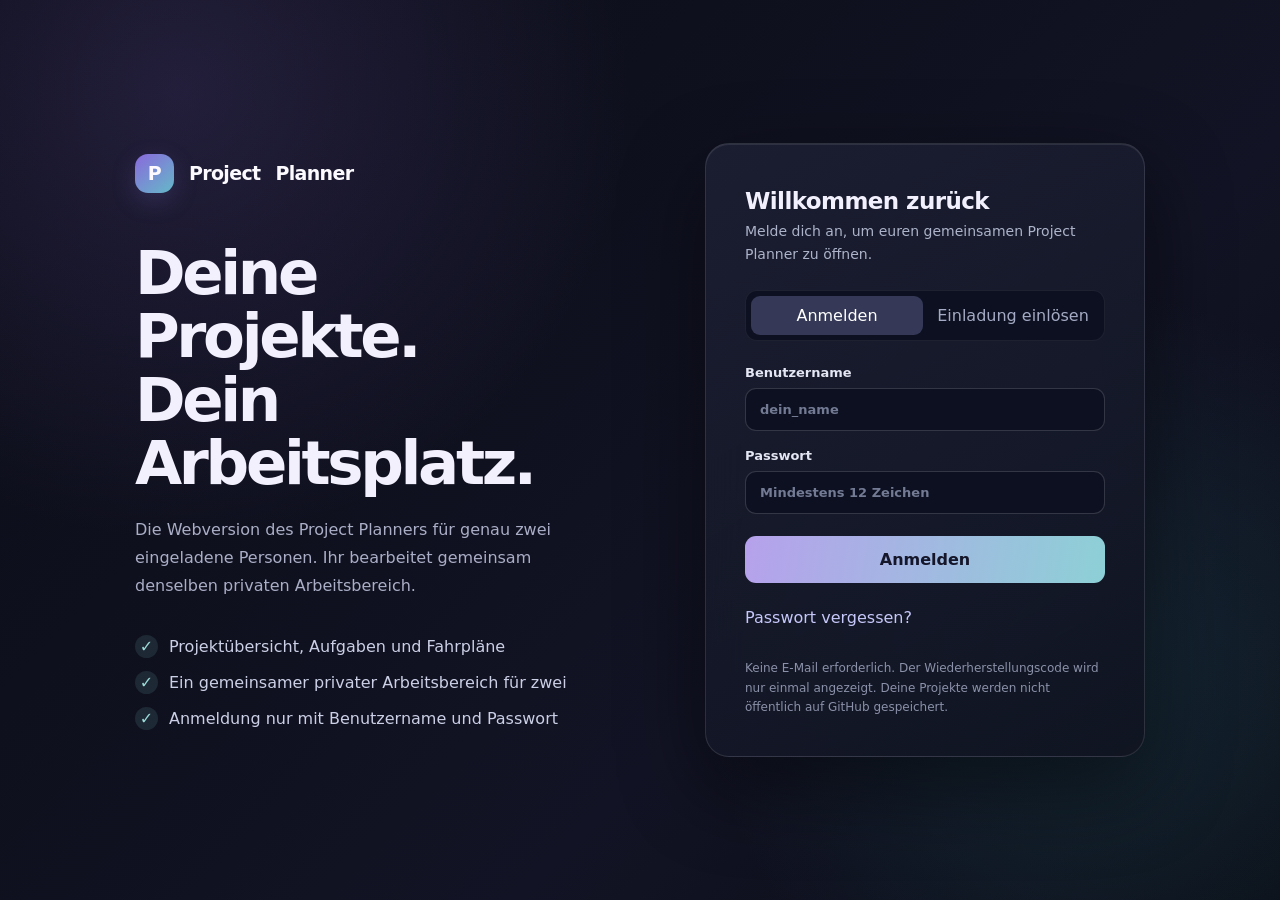
==== commit 1adfbf16: "Discourage indexing of private two-person Planner entrypoints" ====
--- a/docs/planner.html
+++ b/docs/planner.html
@@ -1,5 +1,5 @@
 <!doctype html>
-<html lang="de"><head><meta charset="utf-8"><meta name="viewport" content="width=device-width,initial-scale=1"><meta name="theme-color" content="#09090d"><title>Project Planner</title><link rel="stylesheet" href="./style.css"><link rel="stylesheet" href="./annotation-layer.css"><script src="./annotation-layer.js" defer></script><script src="./annotation-desktop.js" defer></script><link rel="stylesheet" href="./experience.css"><link rel="stylesheet" href="./orbit.css"><link rel="stylesheet" href="./theme-v26.css"><link rel="stylesheet" href="./quality-v27.css"><link rel="stylesheet" href="./quality-v28.css"><script>window.PlannerCloudReady=new Promise(resolve=>window.__cloudReadyResolve=resolve);</script><script type="module" src="./cloud/runtime.js"></script><script src="./app.js" defer></script><link rel="stylesheet" href="./delete-confirm.css"><script src="./delete-confirm.js" defer></script><link rel="stylesheet" href="./unsaved-guard.css"><script src="./unsaved-guard.js" defer></script><script src="./experience.js" defer></script><script src="./orbit.js" defer></script><script src="./file-context.js" defer></script><script src="./quality-v27.js" defer></script><script src="./quality-v28.js" defer></script><link rel="stylesheet" href="./notification-center.css"><link rel="stylesheet" href="./layout-consistency.css"><script src="./conflict-v31.js" defer></script><script src="./notification-center.js" defer></script><link rel="stylesheet" href="./cloud/web-ui.css"></head>
+<html lang="de"><head><meta charset="utf-8"><meta name="robots" content="noindex,nofollow,noarchive"><meta name="referrer" content="no-referrer"><meta name="viewport" content="width=device-width,initial-scale=1"><meta name="theme-color" content="#09090d"><title>Project Planner</title><link rel="stylesheet" href="./style.css"><link rel="stylesheet" href="./annotation-layer.css"><script src="./annotation-layer.js" defer></script><script src="./annotation-desktop.js" defer></script><link rel="stylesheet" href="./experience.css"><link rel="stylesheet" href="./orbit.css"><link rel="stylesheet" href="./theme-v26.css"><link rel="stylesheet" href="./quality-v27.css"><link rel="stylesheet" href="./quality-v28.css"><script>window.PlannerCloudReady=new Promise(resolve=>window.__cloudReadyResolve=resolve);</script><script type="module" src="./cloud/runtime.js"></script><script src="./app.js" defer></script><link rel="stylesheet" href="./delete-confirm.css"><script src="./delete-confirm.js" defer></script><link rel="stylesheet" href="./unsaved-guard.css"><script src="./unsaved-guard.js" defer></script><script src="./experience.js" defer></script><script src="./orbit.js" defer></script><script src="./file-context.js" defer></script><script src="./quality-v27.js" defer></script><script src="./quality-v28.js" defer></script><link rel="stylesheet" href="./notification-center.css"><link rel="stylesheet" href="./layout-consistency.css"><script src="./conflict-v31.js" defer></script><script src="./notification-center.js" defer></script><link rel="stylesheet" href="./cloud/web-ui.css"></head>
 <body class="cloud-pending"><section id="cloud-gate" class="cloud-gate" role="status"><div class="cloud-gate-card"><strong>Project Planner</strong><p id="cloud-gate-message">Dein Konto und deine Projektdaten werden überprüft …</p><a href="./index.html">Zur Anmeldung</a></div></section><div class="background-grid" aria-hidden="true"></div><div id="app" class="app-frame redesigned-app">
 <header class="main-navigation"><div class="brand-row"><div class="brand-mark"><span></span><span></span><span></span></div><div class="brand-name">Project <strong>Planner</strong></div></div><nav id="primary-nav" class="side-links" aria-label="Hauptnavigation"></nav><div class="nav-tools"><button class="search-trigger" data-action="search"><span id="search-symbol"></span><span>Suchen</span><kbd>Ctrl K</kbd></button><button type="button" id="diagnostics-open" class="icon-btn diagnostics-bell" aria-label="Fehlerzentrale öffnen" aria-controls="diagnostics-panel" aria-expanded="false" title="Fehlerzentrale"></button><button type="button" id="trash-open" class="icon-btn trash-open" aria-label="Papierkorb öffnen" title="Papierkorb" data-action="open-trash"><span id="trash-open-icon"></span><span id="trash-badge" class="trash-count" hidden>0</span></button><button class="icon-btn" data-action="open-settings" aria-label="Einstellungen"><span id="settings-icon"></span></button></div><div class="cloud-user-tools"><span id="cloud-email"></span><button type="button" id="cloud-logout" class="btn mini">Abmelden</button></div></header>
 <div class="topic-filter-bar"><div id="sidebar-categories" class="category-filters"></div><button class="add-filter" data-action="add-category">+ Projekt</button></div>
